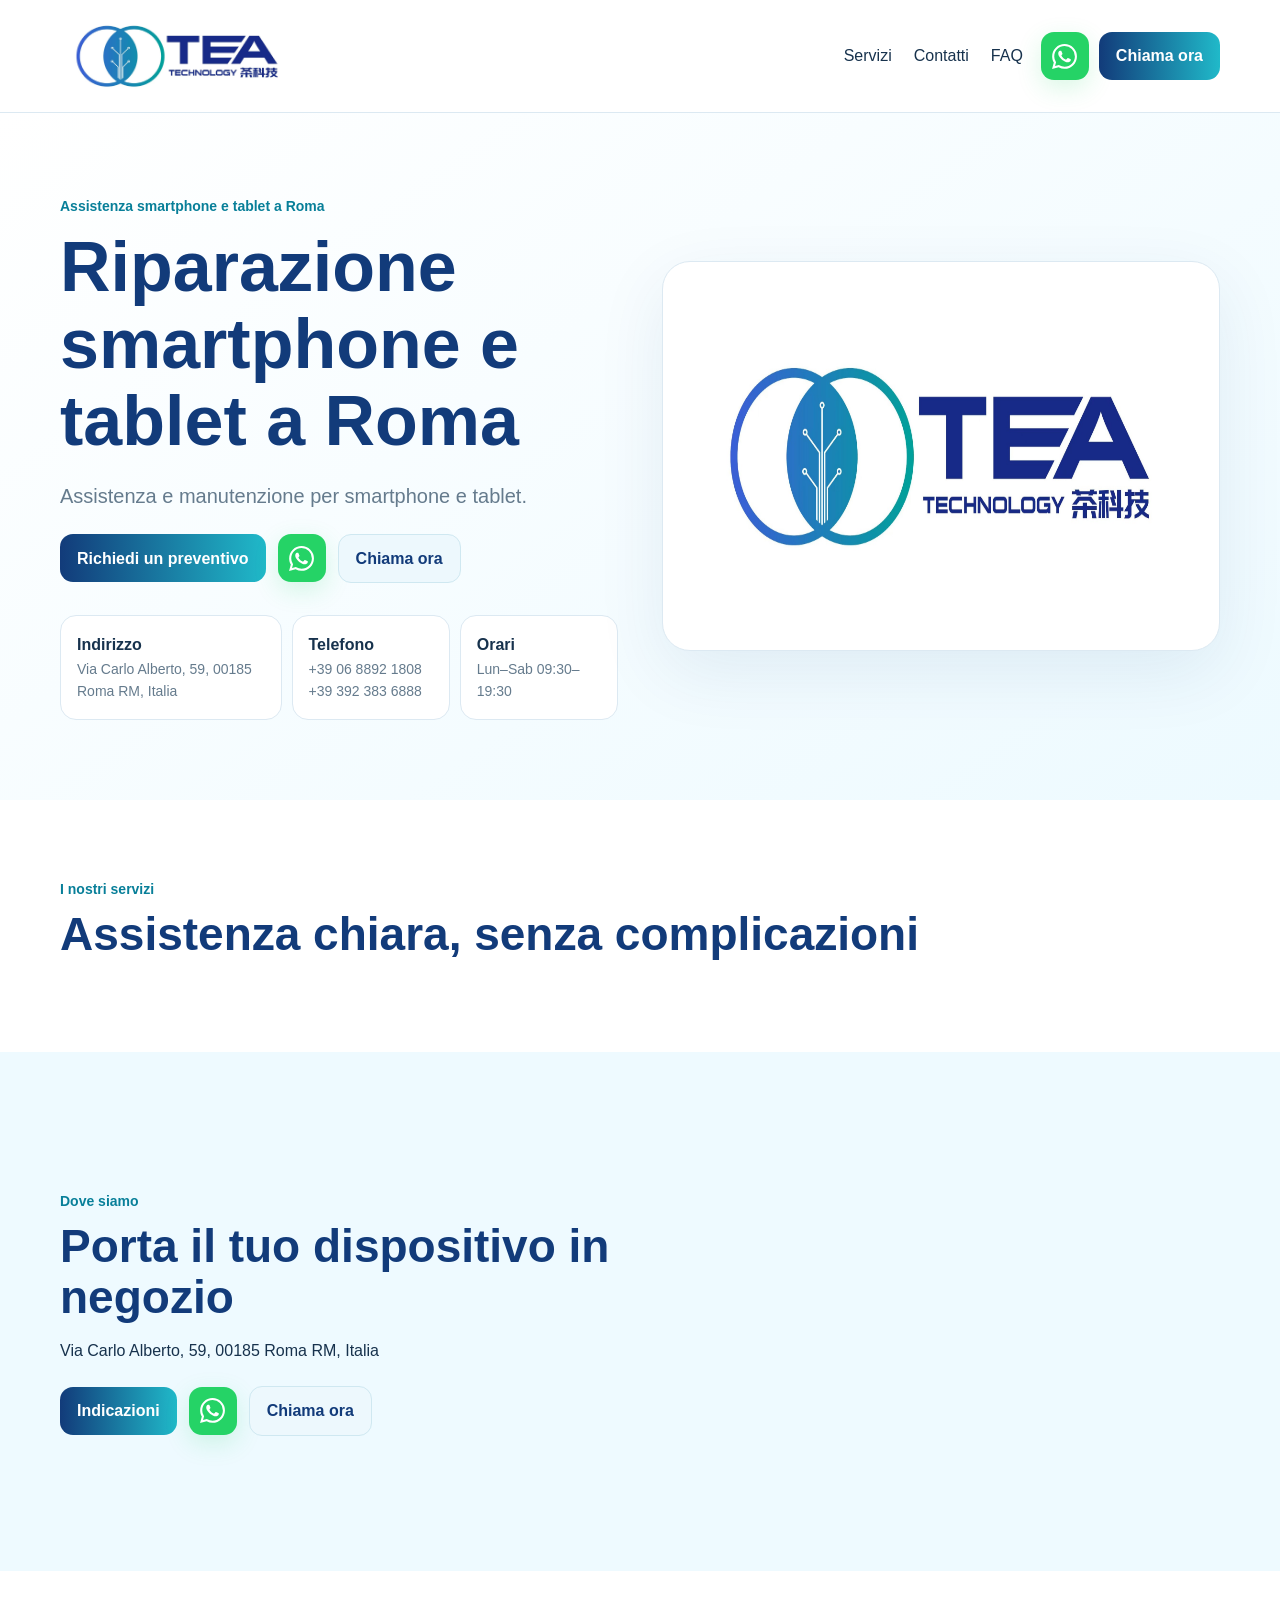
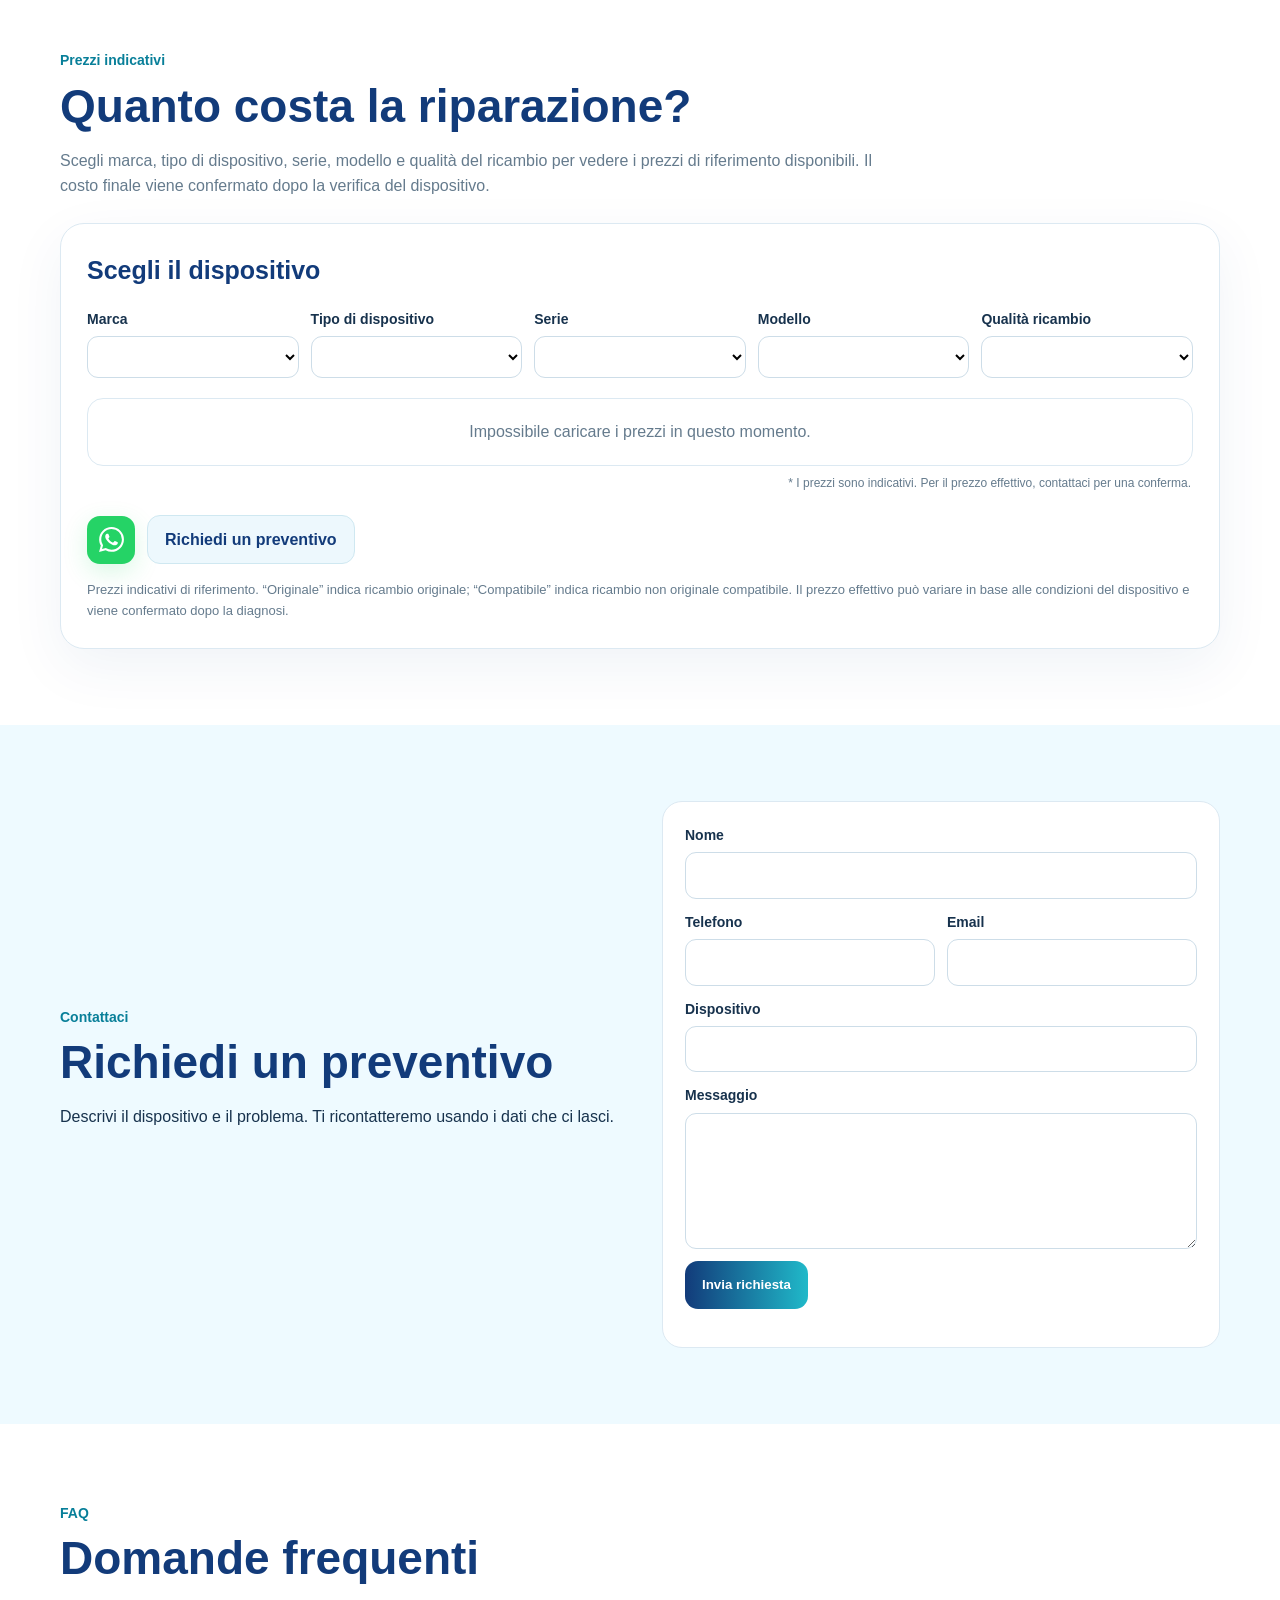
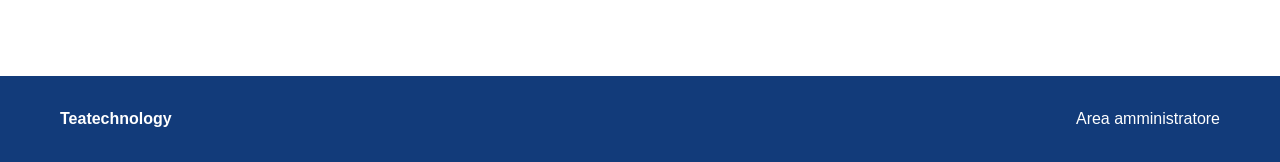
==== index.html @ 64af7f95 "Reduce header height without resizing logo" ====
<!doctype html>
<html lang="it">
<head>
<meta charset="utf-8">
<meta name="viewport" content="width=device-width,initial-scale=1">
<title>Teatechnology | Riparazione smartphone e tablet a Roma</title>
<meta name="description" content="Teatechnology a Roma: assistenza, riparazione e manutenzione per smartphone e tablet.">
<style>
:root{--b:#123b7a;--c:#20b9c9;--s:#eefaff;--t:#17324d;--m:#657b8d;--l:#dce9f2;--wa:#25D366}
*{box-sizing:border-box}[hidden]{display:none!important}html{scroll-behavior:smooth}body{margin:0;font-family:Arial,"Segoe UI",sans-serif;color:var(--t);line-height:1.6}a{text-decoration:none;color:inherit}.wrap{width:min(1160px,calc(100% - 32px));margin:auto}
header{position:sticky;top:0;background:#fffffff2;border-bottom:1px solid var(--l);z-index:5}.nav{height:112px;display:flex;align-items:center;justify-content:space-between;gap:18px}.brand{display:flex;align-items:center}.brand img{width:235px;height:108px;object-fit:contain;display:block}nav{display:flex;gap:22px;margin-left:auto}.header-actions{display:flex;align-items:center;gap:10px}
.btn{display:inline-flex;align-items:center;justify-content:center;border:0;border-radius:13px;padding:11px 17px;background:linear-gradient(90deg,var(--b),var(--c));color:#fff;font-weight:800;cursor:pointer;min-height:48px}.btn.alt{background:#edf8fd;color:var(--b);border:1px solid #cfe8f1}.wa-btn{width:48px;height:48px;border-radius:13px;display:grid;place-items:center;background:var(--wa);color:#fff;box-shadow:0 8px 24px #25d3662b;flex:0 0 auto}.wa-btn svg{width:25px;height:25px;display:block;fill:currentColor}
.hero{background:linear-gradient(145deg,#fff,#edfaff);padding:80px 0}.hero-grid,.two{display:grid;grid-template-columns:1fr 1fr;gap:44px;align-items:center}.eyebrow{color:#087f99;font-size:14px;font-weight:800}.hero h1,h2{color:var(--b);line-height:1.1}.hero h1{font-size:clamp(42px,6vw,70px);margin:10px 0 18px}.hero p{font-size:20px;color:var(--m)}.logo-card{background:#fff;border:1px solid var(--l);border-radius:28px;min-height:390px;display:grid;place-items:center;box-shadow:0 22px 70px #123b7a15}.logo-card img{max-width:88%;max-height:300px}.actions{display:flex;gap:12px;flex-wrap:wrap;align-items:center;margin-top:22px}
.quick{display:grid;grid-template-columns:1.4fr 1fr 1fr;gap:10px;margin-top:32px}.quick div,.card{background:#fff;border:1px solid var(--l);border-radius:16px;padding:16px}.quick strong,.quick span{display:block}.quick span{color:var(--m);font-size:14px}.section{padding:76px 0}.soft{background:var(--s)}.section h2{font-size:clamp(32px,4vw,46px);margin:8px 0 16px}.cards{display:grid;grid-template-columns:repeat(3,1fr);gap:16px}.card h3{color:var(--b)}.card p{color:var(--m)}
.hours div{display:flex;justify-content:space-between;border-bottom:1px solid var(--l);padding:8px 0}.map iframe{width:100%;height:360px;border:0;border-radius:20px}
.price-intro{max-width:820px;color:var(--m);margin-bottom:24px}.price-box{background:#fff;border:1px solid var(--l);border-radius:24px;padding:26px;box-shadow:0 18px 55px #123b7a10}.price-box h3{margin:0 0 18px;color:var(--b);font-size:25px}.price-controls{display:grid;grid-template-columns:repeat(5,minmax(0,1fr));gap:12px;margin-bottom:20px}.price-controls label{margin:0}.price-table{border:1px solid var(--l);border-radius:16px;overflow:hidden}.price-row{display:grid;grid-template-columns:1fr auto;gap:20px;padding:13px 16px;border-bottom:1px solid var(--l);align-items:center}.price-row:last-child{border-bottom:0}.price-row strong{color:var(--b);font-size:17px}.price-consult-note{font-size:12px;color:var(--m);text-align:right;margin:8px 2px 0}.price-note{font-size:13px;color:var(--m);margin:16px 0 0}.price-empty{padding:20px;color:var(--m);text-align:center}
.form{background:#fff;border:1px solid var(--l);border-radius:20px;padding:22px}label{display:grid;gap:6px;font-weight:700;font-size:14px;margin-bottom:12px}input,textarea,select{border:1px solid #cddde8;border-radius:11px;padding:11px 12px;font:inherit;background:#fff;min-width:0}.formgrid{display:grid;grid-template-columns:1fr 1fr;gap:12px}.faq details{background:#fff;border:1px solid var(--l);border-radius:14px;padding:14px 16px;margin-bottom:9px}.faq summary{font-weight:800;color:var(--b);cursor:pointer}footer{background:var(--b);color:#fff;padding:30px 0}.foot{display:flex;justify-content:space-between;gap:24px}
@media(max-width:1000px){.price-controls{grid-template-columns:repeat(3,1fr)}}
@media(max-width:850px){nav{display:none}.nav{height:94px;gap:10px}.brand img{width:172px;height:84px}.header-actions{gap:6px}.header-actions .btn{padding:9px 11px;font-size:14px}.wa-btn{width:42px;height:42px;border-radius:11px}.wa-btn svg{width:23px;height:23px}.hero-grid,.two{grid-template-columns:1fr}.cards{grid-template-columns:1fr}.quick{grid-template-columns:1fr}.formgrid,.price-controls{grid-template-columns:1fr}.price-box{padding:20px}}
@media(max-width:360px){.brand img{width:155px;height:80px}.header-actions .btn{padding:8px 9px;font-size:13px}.wa-btn{width:40px;height:40px}}
</style>
</head>
<body>
<header><div class="wrap nav"><a class="brand" href="#home" aria-label="Teatechnology"><img class="static-logo" src="assets/teatechnology-logo.jpg" alt="Teatechnology logo" width="270" height="135" decoding="sync" fetchpriority="high"><img id="logo" hidden style="display:none!important" alt=""></a><nav><a href="#servizi">Servizi</a><a href="#contatti">Contatti</a><a href="#faq">FAQ</a></nav><div class="header-actions"><a class="wa-btn" href="https://wa.me/393923836888" target="_blank" rel="noopener" aria-label="Chatta su WhatsApp"><svg viewBox="0 0 24 24" aria-hidden="true"><path d="M17.472 14.382c-.297-.149-1.758-.867-2.03-.967-.273-.099-.471-.148-.67.15-.197.297-.767.966-.94 1.164-.173.198-.347.223-.644.074-.297-.149-1.255-.462-2.39-1.475-.883-.788-1.48-1.761-1.653-2.059-.173-.297-.018-.458.13-.606.134-.133.298-.347.446-.52.149-.174.198-.298.298-.497.099-.198.05-.371-.025-.52-.075-.149-.669-1.612-.916-2.207-.242-.579-.487-.5-.669-.51-.173-.009-.371-.011-.57-.011-.198 0-.52.074-.792.372-.272.297-1.04 1.016-1.04 2.479s1.065 2.875 1.213 3.074c.149.198 2.095 3.2 5.076 4.487.709.306 1.262.489 1.694.626.712.226 1.36.194 1.872.118.571-.085 1.758-.719 2.006-1.413.248-.694.248-1.289.173-1.413-.074-.124-.272-.198-.57-.347m-5.421 7.403h-.004a9.87 9.87 0 0 1-5.031-1.378l-.361-.214-3.741.981.998-3.648-.235-.374a9.86 9.86 0 0 1-1.51-5.26c.002-5.45 4.436-9.884 9.89-9.884a9.821 9.821 0 0 1 7.021 2.91 9.825 9.825 0 0 1 2.9 7.019c-.003 5.45-4.437 9.884-9.927 9.884m8.413-18.297A11.815 11.815 0 0 0 12.055 0C5.495 0 .16 5.335.157 11.892c0 2.096.547 4.142 1.588 5.945L.057 24l6.305-1.654a11.882 11.882 0 0 0 5.692 1.448h.005c6.558 0 11.894-5.335 11.896-11.893a11.821 11.821 0 0 0-3.49-8.413Z"/></svg></a><a class="btn" href="tel:+390688921808">Chiama ora</a></div></div></header>
<main>
<section id="home" class="hero"><div class="wrap hero-grid"><div><span class="eyebrow">Assistenza smartphone e tablet a Roma</span><h1 id="heroTitle">Riparazione smartphone e tablet a Roma</h1><p id="heroSubtitle">Assistenza e manutenzione per smartphone e tablet.</p><div class="actions"><a id="primary" class="btn" href="#preventivo">Richiedi un preventivo</a><a class="wa-btn" href="https://wa.me/393923836888" target="_blank" rel="noopener" aria-label="Chatta su WhatsApp"><svg viewBox="0 0 24 24" aria-hidden="true"><path d="M17.472 14.382c-.297-.149-1.758-.867-2.03-.967-.273-.099-.471-.148-.67.15-.197.297-.767.966-.94 1.164-.173.198-.347.223-.644.074-.297-.149-1.255-.462-2.39-1.475-.883-.788-1.48-1.761-1.653-2.059-.173-.297-.018-.458.13-.606.134-.133.298-.347.446-.52.149-.174.198-.298.298-.497.099-.198.05-.371-.025-.52-.075-.149-.669-1.612-.916-2.207-.242-.579-.487-.5-.669-.51-.173-.009-.371-.011-.57-.011-.198 0-.52.074-.792.372-.272.297-1.04 1.016-1.04 2.479s1.065 2.875 1.213 3.074c.149.198 2.095 3.2 5.076 4.487.709.306 1.262.489 1.694.626.712.226 1.36.194 1.872.118.571-.085 1.758-.719 2.006-1.413.248-.694.248-1.289.173-1.413-.074-.124-.272-.198-.57-.347m-5.421 7.403h-.004a9.87 9.87 0 0 1-5.031-1.378l-.361-.214-3.741.981.998-3.648-.235-.374a9.86 9.86 0 0 1-1.51-5.26c.002-5.45 4.436-9.884 9.89-9.884a9.821 9.821 0 0 1 7.021 2.91 9.825 9.825 0 0 1 2.9 7.019c-.003 5.45-4.437 9.884-9.927 9.884m8.413-18.297A11.815 11.815 0 0 0 12.055 0C5.495 0 .16 5.335.157 11.892c0 2.096.547 4.142 1.588 5.945L.057 24l6.305-1.654a11.882 11.882 0 0 0 5.692 1.448h.005c6.558 0 11.894-5.335 11.896-11.893a11.821 11.821 0 0 0-3.49-8.413Z"/></svg></a><a id="call" class="btn alt" href="tel:+390688921808">Chiama ora</a></div><div class="quick"><div><strong>Indirizzo</strong><span id="address">Via Carlo Alberto, 59, 00185 Roma RM, Italia</span></div><div><strong>Telefono</strong><span id="phone">+39 06 8892 1808</span><span><a href="tel:+393923836888">+39 392 383 6888</a></span></div><div><strong>Orari</strong><span>Lun–Sab 09:30–19:30</span></div></div></div><div class="logo-card"><img class="static-hero-logo" src="assets/teatechnology-logo.jpg" alt="Teatechnology" width="700" height="228" decoding="sync" fetchpriority="high"><img id="heroLogo" hidden style="display:none!important" alt=""></div></div></section>
<section id="servizi" class="section"><div class="wrap"><span class="eyebrow">I nostri servizi</span><h2>Assistenza chiara, senza complicazioni</h2><div id="services" class="cards"></div></div></section>
<section id="contatti" class="section soft"><div class="wrap two"><div><span class="eyebrow">Dove siamo</span><h2>Porta il tuo dispositivo in negozio</h2><p id="contactAddress">Via Carlo Alberto, 59, 00185 Roma RM, Italia</p><div id="hours" class="hours"></div><div class="actions"><a class="btn" target="_blank" rel="noopener" href="https://www.google.com/maps/search/?api=1&query=Via+Carlo+Alberto+59+Roma">Indicazioni</a><a class="wa-btn" href="https://wa.me/393923836888" target="_blank" rel="noopener" aria-label="Chatta su WhatsApp"><svg viewBox="0 0 24 24" aria-hidden="true"><path d="M17.472 14.382c-.297-.149-1.758-.867-2.03-.967-.273-.099-.471-.148-.67.15-.197.297-.767.966-.94 1.164-.173.198-.347.223-.644.074-.297-.149-1.255-.462-2.39-1.475-.883-.788-1.48-1.761-1.653-2.059-.173-.297-.018-.458.13-.606.134-.133.298-.347.446-.52.149-.174.198-.298.298-.497.099-.198.05-.371-.025-.52-.075-.149-.669-1.612-.916-2.207-.242-.579-.487-.5-.669-.51-.173-.009-.371-.011-.57-.011-.198 0-.52.074-.792.372-.272.297-1.04 1.016-1.04 2.479s1.065 2.875 1.213 3.074c.149.198 2.095 3.2 5.076 4.487.709.306 1.262.489 1.694.626.712.226 1.36.194 1.872.118.571-.085 1.758-.719 2.006-1.413.248-.694.248-1.289.173-1.413-.074-.124-.272-.198-.57-.347m-5.421 7.403h-.004a9.87 9.87 0 0 1-5.031-1.378l-.361-.214-3.741.981.998-3.648-.235-.374a9.86 9.86 0 0 1-1.51-5.26c.002-5.45 4.436-9.884 9.89-9.884a9.821 9.821 0 0 1 7.021 2.91 9.825 9.825 0 0 1 2.9 7.019c-.003 5.45-4.437 9.884-9.927 9.884m8.413-18.297A11.815 11.815 0 0 0 12.055 0C5.495 0 .16 5.335.157 11.892c0 2.096.547 4.142 1.588 5.945L.057 24l6.305-1.654a11.882 11.882 0 0 0 5.692 1.448h.005c6.558 0 11.894-5.335 11.896-11.893a11.821 11.821 0 0 0-3.49-8.413Z"/></svg></a><a class="btn alt" href="tel:+390688921808">Chiama ora</a></div></div><div class="map"><iframe loading="lazy" src="https://www.google.com/maps?q=Via%20Carlo%20Alberto%2059%20Roma&output=embed" title="Mappa Teatechnology"></iframe></div></div></section>
<section id="prezzi" class="section"><div class="wrap"><span class="eyebrow">Prezzi indicativi</span><h2>Quanto costa la riparazione?</h2><p class="price-intro">Scegli marca, tipo di dispositivo, serie, modello e qualità del ricambio per vedere i prezzi di riferimento disponibili. Il costo finale viene confermato dopo la verifica del dispositivo.</p><div class="price-box"><h3>Scegli il dispositivo</h3><div class="price-controls"><label>Marca<select id="priceBrand"></select></label><label>Tipo di dispositivo<select id="priceDevice"></select></label><label>Serie<select id="priceSeries"></select></label><label>Modello<select id="priceModel"></select></label><label>Qualità ricambio<select id="priceQuality"></select></label></div><div id="priceTable" class="price-table"><div class="price-empty">Caricamento prezzi…</div></div><p class="price-consult-note">* I prezzi sono indicativi. Per il prezzo effettivo, contattaci per una conferma.</p><div class="actions"><a class="wa-btn" href="https://wa.me/393923836888" target="_blank" rel="noopener" aria-label="Chiedi conferma su WhatsApp"><svg viewBox="0 0 24 24" aria-hidden="true"><path d="M17.472 14.382c-.297-.149-1.758-.867-2.03-.967-.273-.099-.471-.148-.67.15-.197.297-.767.966-.94 1.164-.173.198-.347.223-.644.074-.297-.149-1.255-.462-2.39-1.475-.883-.788-1.48-1.761-1.653-2.059-.173-.297-.018-.458.13-.606.134-.133.298-.347.446-.52.149-.174.198-.298.298-.497.099-.198.05-.371-.025-.52-.075-.149-.669-1.612-.916-2.207-.242-.579-.487-.5-.669-.51-.173-.009-.371-.011-.57-.011-.198 0-.52.074-.792.372-.272.297-1.04 1.016-1.04 2.479s1.065 2.875 1.213 3.074c.149.198 2.095 3.2 5.076 4.487.709.306 1.262.489 1.694.626.712.226 1.36.194 1.872.118.571-.085 1.758-.719 2.006-1.413.248-.694.248-1.289.173-1.413-.074-.124-.272-.198-.57-.347m-5.421 7.403h-.004a9.87 9.87 0 0 1-5.031-1.378l-.361-.214-3.741.981.998-3.648-.235-.374a9.86 9.86 0 0 1-1.51-5.26c.002-5.45 4.436-9.884 9.89-9.884a9.821 9.821 0 0 1 7.021 2.91 9.825 9.825 0 0 1 2.9 7.019c-.003 5.45-4.437 9.884-9.927 9.884m8.413-18.297A11.815 11.815 0 0 0 12.055 0C5.495 0 .16 5.335.157 11.892c0 2.096.547 4.142 1.588 5.945L.057 24l6.305-1.654a11.882 11.882 0 0 0 5.692 1.448h.005c6.558 0 11.894-5.335 11.896-11.893a11.821 11.821 0 0 0-3.49-8.413Z"/></svg></a><a class="btn alt" href="#preventivo">Richiedi un preventivo</a></div><p class="price-note">Prezzi indicativi di riferimento. “Originale” indica ricambio originale; “Compatibile” indica ricambio non originale compatibile. Il prezzo effettivo può variare in base alle condizioni del dispositivo e viene confermato dopo la diagnosi.</p></div></div></section>
<section id="preventivo" class="section soft"><div class="wrap two"><div><span class="eyebrow">Contattaci</span><h2>Richiedi un preventivo</h2><p>Descrivi il dispositivo e il problema. Ti ricontatteremo usando i dati che ci lasci.</p></div><form id="quote" class="form"><label>Nome<input name="name"></label><div class="formgrid"><label>Telefono<input name="phone"></label><label>Email<input type="email" name="email"></label></div><label>Dispositivo<input name="device"></label><label>Messaggio<textarea rows="5" name="message" required></textarea></label><button class="btn" type="submit">Invia richiesta</button><p id="formMsg"></p></form></div></section>
<section id="faq" class="section"><div class="wrap"><span class="eyebrow">FAQ</span><h2>Domande frequenti</h2><div id="faqs" class="faq"></div></div></section>
</main>
<footer><div class="wrap foot"><strong>Teatechnology</strong><a href="admin/">Area amministratore</a></div></footer>
<script>
const SB='https://pgnbacjlgnzmcsgfdxrn.supabase.co',KEY='sb_publishable_zMSq9XcCU_mChMK6hDuQLQ_vIP_jbaT',H={apikey:KEY};let repairPrices=[];const E=s=>String(s??'').replace(/[&<>"']/g,c=>({'&':'&amp;','<':'&lt;','>':'&gt;','"':'&quot;',"'":'&#39;'}[c]));async function g(p){let r=await fetch(SB+'/rest/v1/'+p,{headers:H});if(!r.ok)throw Error(await r.text());return r.json()}async function gp(p){let all=[],offset=0,size=1000;for(;;){let batch=await g(p+(p.includes('?')?'&':'?')+'limit='+size+'&offset='+offset);all.push(...batch);if(batch.length<size)return all;offset+=size}}const qualityLabel=q=>q==='originale'?'Originale':q==='compatibile'?'Compatibile':q;
function renderPriceTable(){const rows=repairPrices.filter(x=>x.brand===priceBrand.value&&x.device_type===priceDevice.value&&x.series===priceSeries.value&&x.model===priceModel.value&&x.part_quality===priceQuality.value).sort((a,b)=>(a.sort_order||0)-(b.sort_order||0));priceTable.innerHTML=rows.length?rows.map(x=>'<div class="price-row"><span>'+E(x.service_name_it)+'</span>'+(x.price_eur==null?'<strong><a href="#preventivo">Contattaci per un preventivo</a></strong>':'<strong>€'+Number(x.price_eur).toFixed(0)+'</strong>')+'</div>').join(''):'<div class="price-empty">Nessun prezzo disponibile per questa configurazione.</div>'}
function renderPriceQualities(){const q=[...new Set(repairPrices.filter(x=>x.brand===priceBrand.value&&x.device_type===priceDevice.value&&x.series===priceSeries.value&&x.model===priceModel.value).map(x=>x.part_quality))],order={originale:0,compatibile:1};q.sort((a,b)=>(order[a]??99)-(order[b]??99));priceQuality.innerHTML=q.map(x=>'<option value="'+E(x)+'">'+E(qualityLabel(x))+'</option>').join('');renderPriceTable()}
function renderPriceModels(){const models=[...new Set(repairPrices.filter(x=>x.brand===priceBrand.value&&x.device_type===priceDevice.value&&x.series===priceSeries.value).map(x=>x.model))];priceModel.innerHTML=models.map(x=>'<option>'+E(x)+'</option>').join('');renderPriceQualities()}
function renderPriceSeries(){const series=[...new Set(repairPrices.filter(x=>x.brand===priceBrand.value&&x.device_type===priceDevice.value).map(x=>x.series))];priceSeries.innerHTML=series.map(x=>'<option>'+E(x)+'</option>').join('');renderPriceModels()}
function renderPriceDevices(){const devices=[...new Set(repairPrices.filter(x=>x.brand===priceBrand.value).map(x=>x.device_type))];priceDevice.innerHTML=devices.map(x=>'<option>'+E(x)+'</option>').join('');renderPriceSeries()}
function renderPriceWidget(){const brands=[...new Set(repairPrices.map(x=>x.brand))];if(!brands.length){priceBrand.innerHTML='<option>Nessun dato</option>';priceDevice.innerHTML='<option>Nessun dato</option>';priceSeries.innerHTML='<option>Nessun dato</option>';priceModel.innerHTML='<option>Nessun dato</option>';priceQuality.innerHTML='<option>Nessun dato</option>';priceTable.innerHTML='<div class="price-empty">I prezzi saranno disponibili a breve.</div>';return}priceBrand.innerHTML=brands.map(x=>'<option>'+E(x)+'</option>').join('');renderPriceDevices()}
priceBrand.onchange=renderPriceDevices;priceDevice.onchange=renderPriceSeries;priceSeries.onchange=renderPriceModels;priceModel.onchange=renderPriceQualities;priceQuality.onchange=renderPriceTable;
async function load(){try{let[s,sv,h,f,p]=await Promise.all([g('site_settings?singleton_key=eq.main&select=*'),g('services?active=eq.true&select=*&order=sort_order.asc'),g('business_hours?published=eq.true&select=*&order=sort_order.asc'),g('faqs?active=eq.true&select=*&order=sort_order.asc'),gp('repair_prices?active=eq.true&select=*&order=brand.asc,device_type.asc,series.asc,model.asc,part_quality.asc,sort_order.asc,id.asc')]);s=s[0]||{};repairPrices=p||[];heroTitle.textContent=s.hero_title_it||'';heroSubtitle.textContent=s.hero_subtitle_it||'';primary.textContent=s.primary_cta_it||'Richiedi un preventivo';address.textContent=s.address||'';contactAddress.textContent=s.address||'';phone.textContent=s.phone||'';services.innerHTML=sv.map(x=>'<article class="card"><h3>'+E(x.title_it)+'</h3><p>'+E(x.description_it||'')+'</p></article>').join('');hours.innerHTML=h.map(x=>'<div><span>'+E(x.day_name_it)+'</span><strong>'+String(x.open_time||'').slice(0,5)+' – '+String(x.close_time||'').slice(0,5)+'</strong></div>').join('');faqs.innerHTML=f.map(x=>'<details><summary>'+E(x.question_it)+'</summary><p>'+E(x.answer_it)+'</p></details>').join('');renderPriceWidget()}catch(e){console.error(e);priceTable.innerHTML='<div class="price-empty">Impossibile caricare i prezzi in questo momento.</div>'}}
quote.onsubmit=async e=>{e.preventDefault();let body=Object.fromEntries(new FormData(quote).entries());formMsg.textContent='Invio in corso…';try{let r=await fetch(SB+'/rest/v1/inquiries',{method:'POST',headers:{apikey:KEY,'Content-Type':'application/json','Prefer':'return=minimal'},body:JSON.stringify(body)});if(!r.ok)throw Error();quote.reset();formMsg.textContent='Richiesta inviata. Grazie!'}catch(e){formMsg.textContent='Invio non riuscito. Puoi chiamarci direttamente.'}};load();
</script>
</body>
</html>
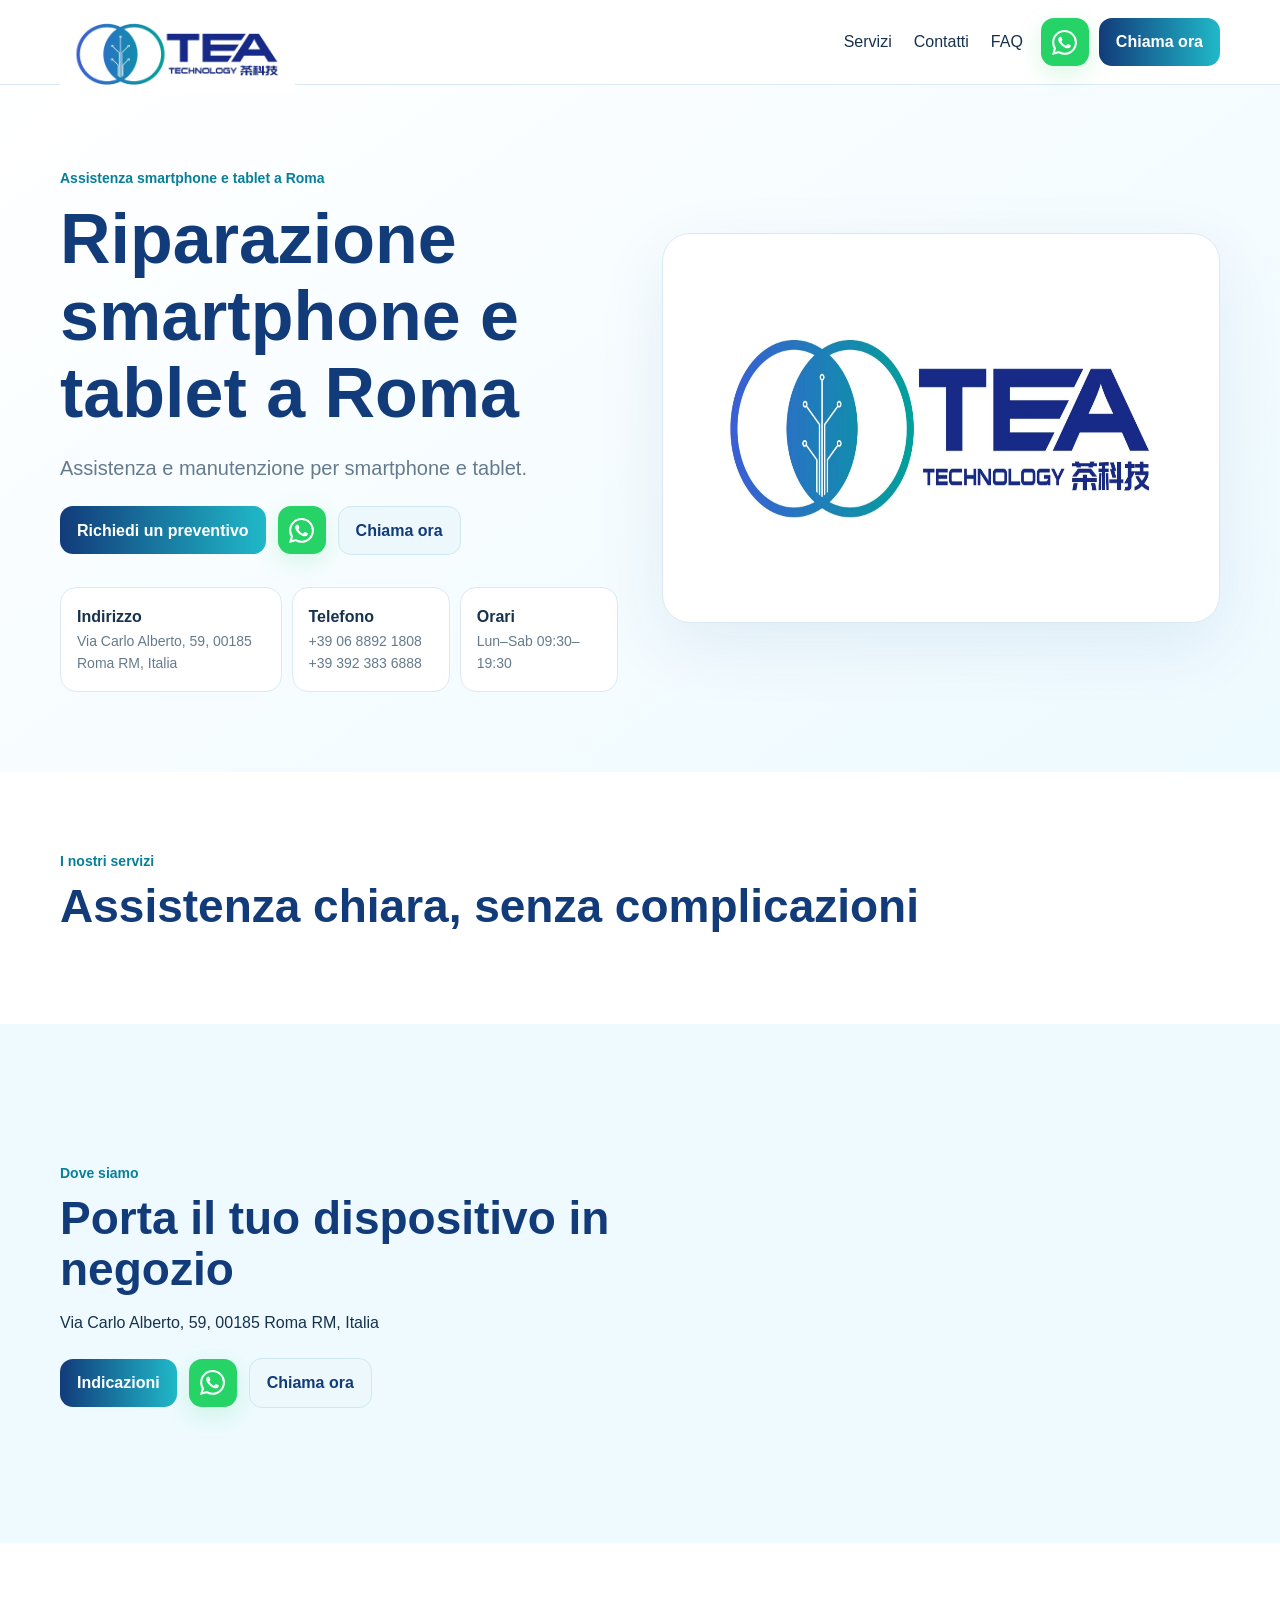
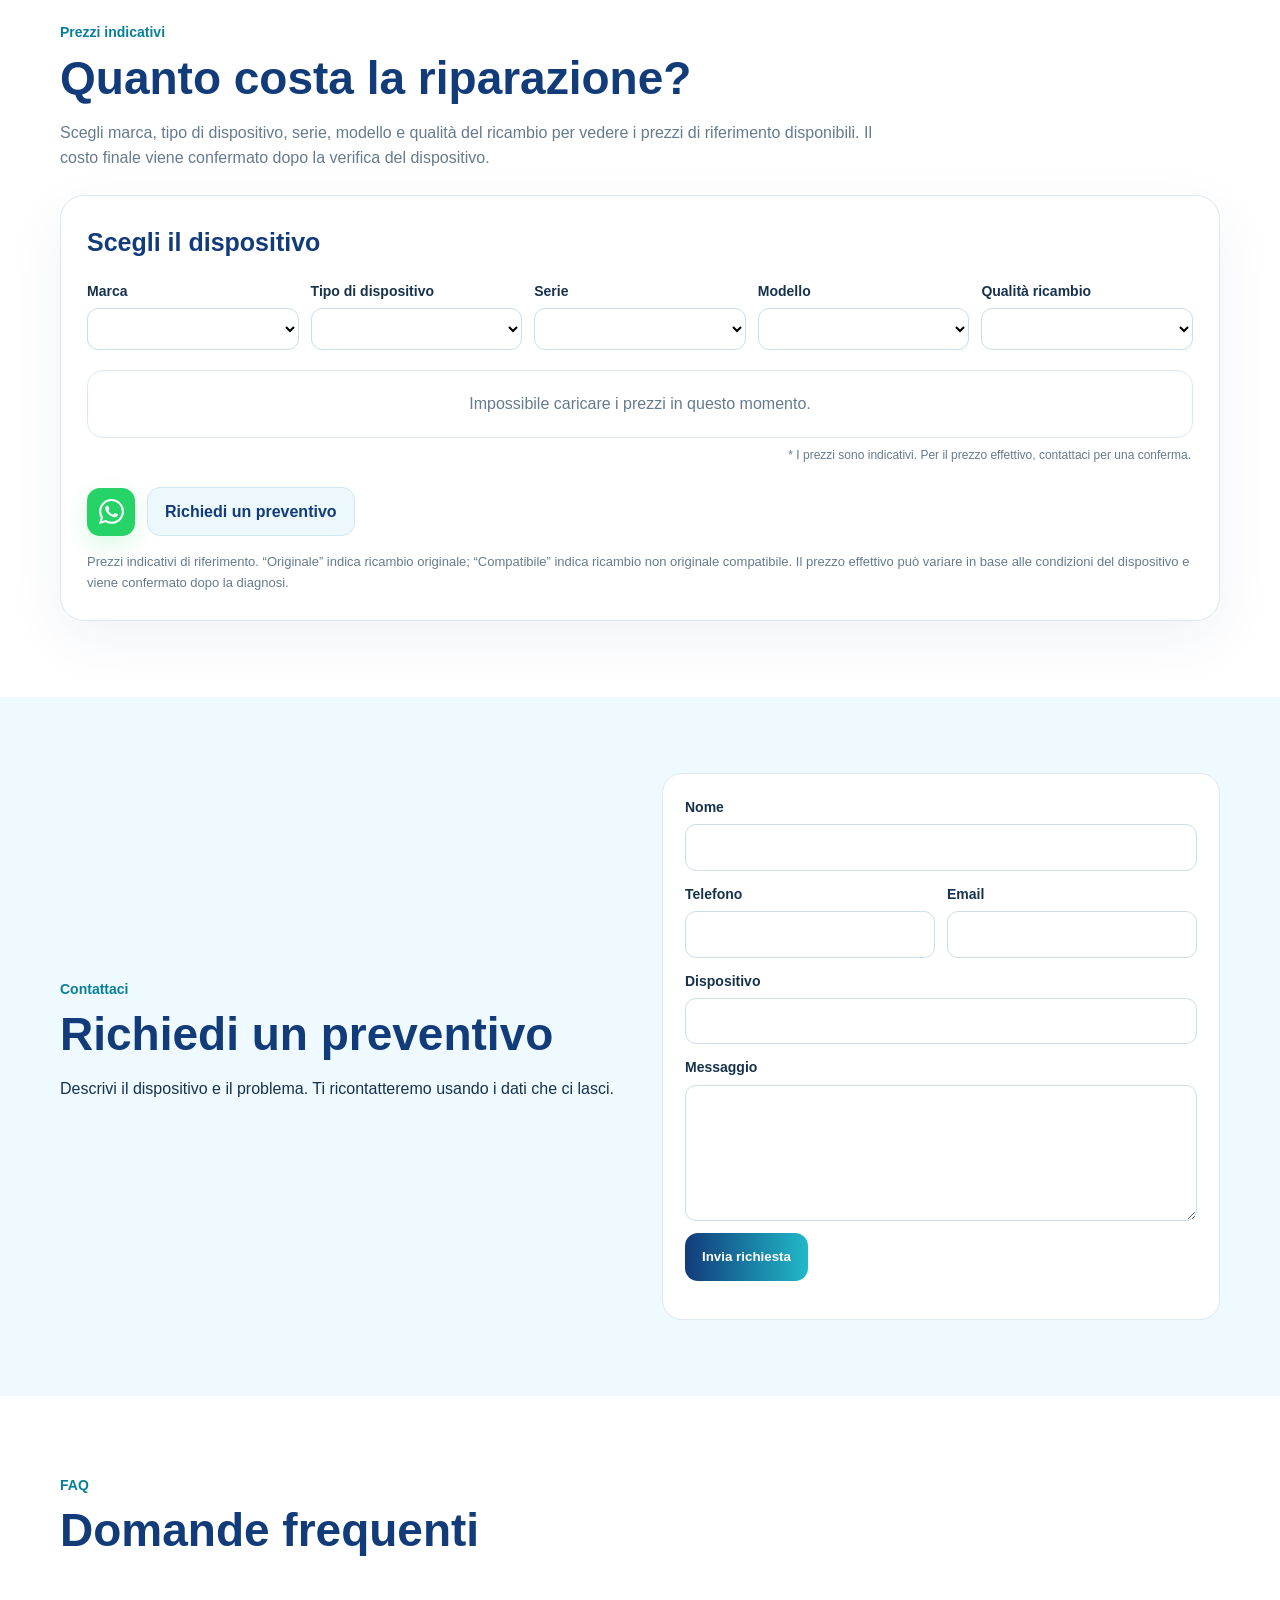
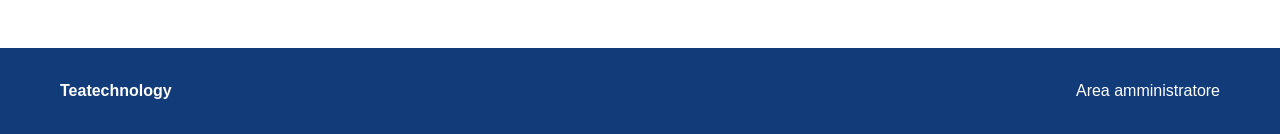
==== commit 19e9570a: "Pull header up without resizing logo" ====
--- a/index.html
+++ b/index.html
@@ -8,7 +8,7 @@
 <style>
 :root{--b:#123b7a;--c:#20b9c9;--s:#eefaff;--t:#17324d;--m:#657b8d;--l:#dce9f2;--wa:#25D366}
 *{box-sizing:border-box}[hidden]{display:none!important}html{scroll-behavior:smooth}body{margin:0;font-family:Arial,"Segoe UI",sans-serif;color:var(--t);line-height:1.6}a{text-decoration:none;color:inherit}.wrap{width:min(1160px,calc(100% - 32px));margin:auto}
-header{position:sticky;top:0;background:#fffffff2;border-bottom:1px solid var(--l);z-index:5}.nav{height:112px;display:flex;align-items:center;justify-content:space-between;gap:18px}.brand{display:flex;align-items:center}.brand img{width:235px;height:108px;object-fit:contain;display:block}nav{display:flex;gap:22px;margin-left:auto}.header-actions{display:flex;align-items:center;gap:10px}
+header{position:sticky;top:0;background:#fffffff2;border-bottom:1px solid var(--l);z-index:5}.nav{height:84px;display:flex;align-items:center;justify-content:space-between;gap:18px}.brand{display:flex;align-items:center;align-self:flex-start;position:relative;z-index:6}.brand img{width:235px;height:108px;object-fit:contain;display:block}nav{display:flex;gap:22px;margin-left:auto}.header-actions{display:flex;align-items:center;gap:10px}
 .btn{display:inline-flex;align-items:center;justify-content:center;border:0;border-radius:13px;padding:11px 17px;background:linear-gradient(90deg,var(--b),var(--c));color:#fff;font-weight:800;cursor:pointer;min-height:48px}.btn.alt{background:#edf8fd;color:var(--b);border:1px solid #cfe8f1}.wa-btn{width:48px;height:48px;border-radius:13px;display:grid;place-items:center;background:var(--wa);color:#fff;box-shadow:0 8px 24px #25d3662b;flex:0 0 auto}.wa-btn svg{width:25px;height:25px;display:block;fill:currentColor}
 .hero{background:linear-gradient(145deg,#fff,#edfaff);padding:80px 0}.hero-grid,.two{display:grid;grid-template-columns:1fr 1fr;gap:44px;align-items:center}.eyebrow{color:#087f99;font-size:14px;font-weight:800}.hero h1,h2{color:var(--b);line-height:1.1}.hero h1{font-size:clamp(42px,6vw,70px);margin:10px 0 18px}.hero p{font-size:20px;color:var(--m)}.logo-card{background:#fff;border:1px solid var(--l);border-radius:28px;min-height:390px;display:grid;place-items:center;box-shadow:0 22px 70px #123b7a15}.logo-card img{max-width:88%;max-height:300px}.actions{display:flex;gap:12px;flex-wrap:wrap;align-items:center;margin-top:22px}
 .quick{display:grid;grid-template-columns:1.4fr 1fr 1fr;gap:10px;margin-top:32px}.quick div,.card{background:#fff;border:1px solid var(--l);border-radius:16px;padding:16px}.quick strong,.quick span{display:block}.quick span{color:var(--m);font-size:14px}.section{padding:76px 0}.soft{background:var(--s)}.section h2{font-size:clamp(32px,4vw,46px);margin:8px 0 16px}.cards{display:grid;grid-template-columns:repeat(3,1fr);gap:16px}.card h3{color:var(--b)}.card p{color:var(--m)}
@@ -16,7 +16,7 @@
 .price-intro{max-width:820px;color:var(--m);margin-bottom:24px}.price-box{background:#fff;border:1px solid var(--l);border-radius:24px;padding:26px;box-shadow:0 18px 55px #123b7a10}.price-box h3{margin:0 0 18px;color:var(--b);font-size:25px}.price-controls{display:grid;grid-template-columns:repeat(5,minmax(0,1fr));gap:12px;margin-bottom:20px}.price-controls label{margin:0}.price-table{border:1px solid var(--l);border-radius:16px;overflow:hidden}.price-row{display:grid;grid-template-columns:1fr auto;gap:20px;padding:13px 16px;border-bottom:1px solid var(--l);align-items:center}.price-row:last-child{border-bottom:0}.price-row strong{color:var(--b);font-size:17px}.price-consult-note{font-size:12px;color:var(--m);text-align:right;margin:8px 2px 0}.price-note{font-size:13px;color:var(--m);margin:16px 0 0}.price-empty{padding:20px;color:var(--m);text-align:center}
 .form{background:#fff;border:1px solid var(--l);border-radius:20px;padding:22px}label{display:grid;gap:6px;font-weight:700;font-size:14px;margin-bottom:12px}input,textarea,select{border:1px solid #cddde8;border-radius:11px;padding:11px 12px;font:inherit;background:#fff;min-width:0}.formgrid{display:grid;grid-template-columns:1fr 1fr;gap:12px}.faq details{background:#fff;border:1px solid var(--l);border-radius:14px;padding:14px 16px;margin-bottom:9px}.faq summary{font-weight:800;color:var(--b);cursor:pointer}footer{background:var(--b);color:#fff;padding:30px 0}.foot{display:flex;justify-content:space-between;gap:24px}
 @media(max-width:1000px){.price-controls{grid-template-columns:repeat(3,1fr)}}
-@media(max-width:850px){nav{display:none}.nav{height:94px;gap:10px}.brand img{width:172px;height:84px}.header-actions{gap:6px}.header-actions .btn{padding:9px 11px;font-size:14px}.wa-btn{width:42px;height:42px;border-radius:11px}.wa-btn svg{width:23px;height:23px}.hero-grid,.two{grid-template-columns:1fr}.cards{grid-template-columns:1fr}.quick{grid-template-columns:1fr}.formgrid,.price-controls{grid-template-columns:1fr}.price-box{padding:20px}}
+@media(max-width:850px){nav{display:none}.nav{height:76px;gap:10px}.brand img{width:172px;height:84px}.header-actions{gap:6px}.header-actions .btn{padding:9px 11px;font-size:14px}.wa-btn{width:42px;height:42px;border-radius:11px}.wa-btn svg{width:23px;height:23px}.hero-grid,.two{grid-template-columns:1fr}.cards{grid-template-columns:1fr}.quick{grid-template-columns:1fr}.formgrid,.price-controls{grid-template-columns:1fr}.price-box{padding:20px}}
 @media(max-width:360px){.brand img{width:155px;height:80px}.header-actions .btn{padding:8px 9px;font-size:13px}.wa-btn{width:40px;height:40px}}
 </style>
 </head>
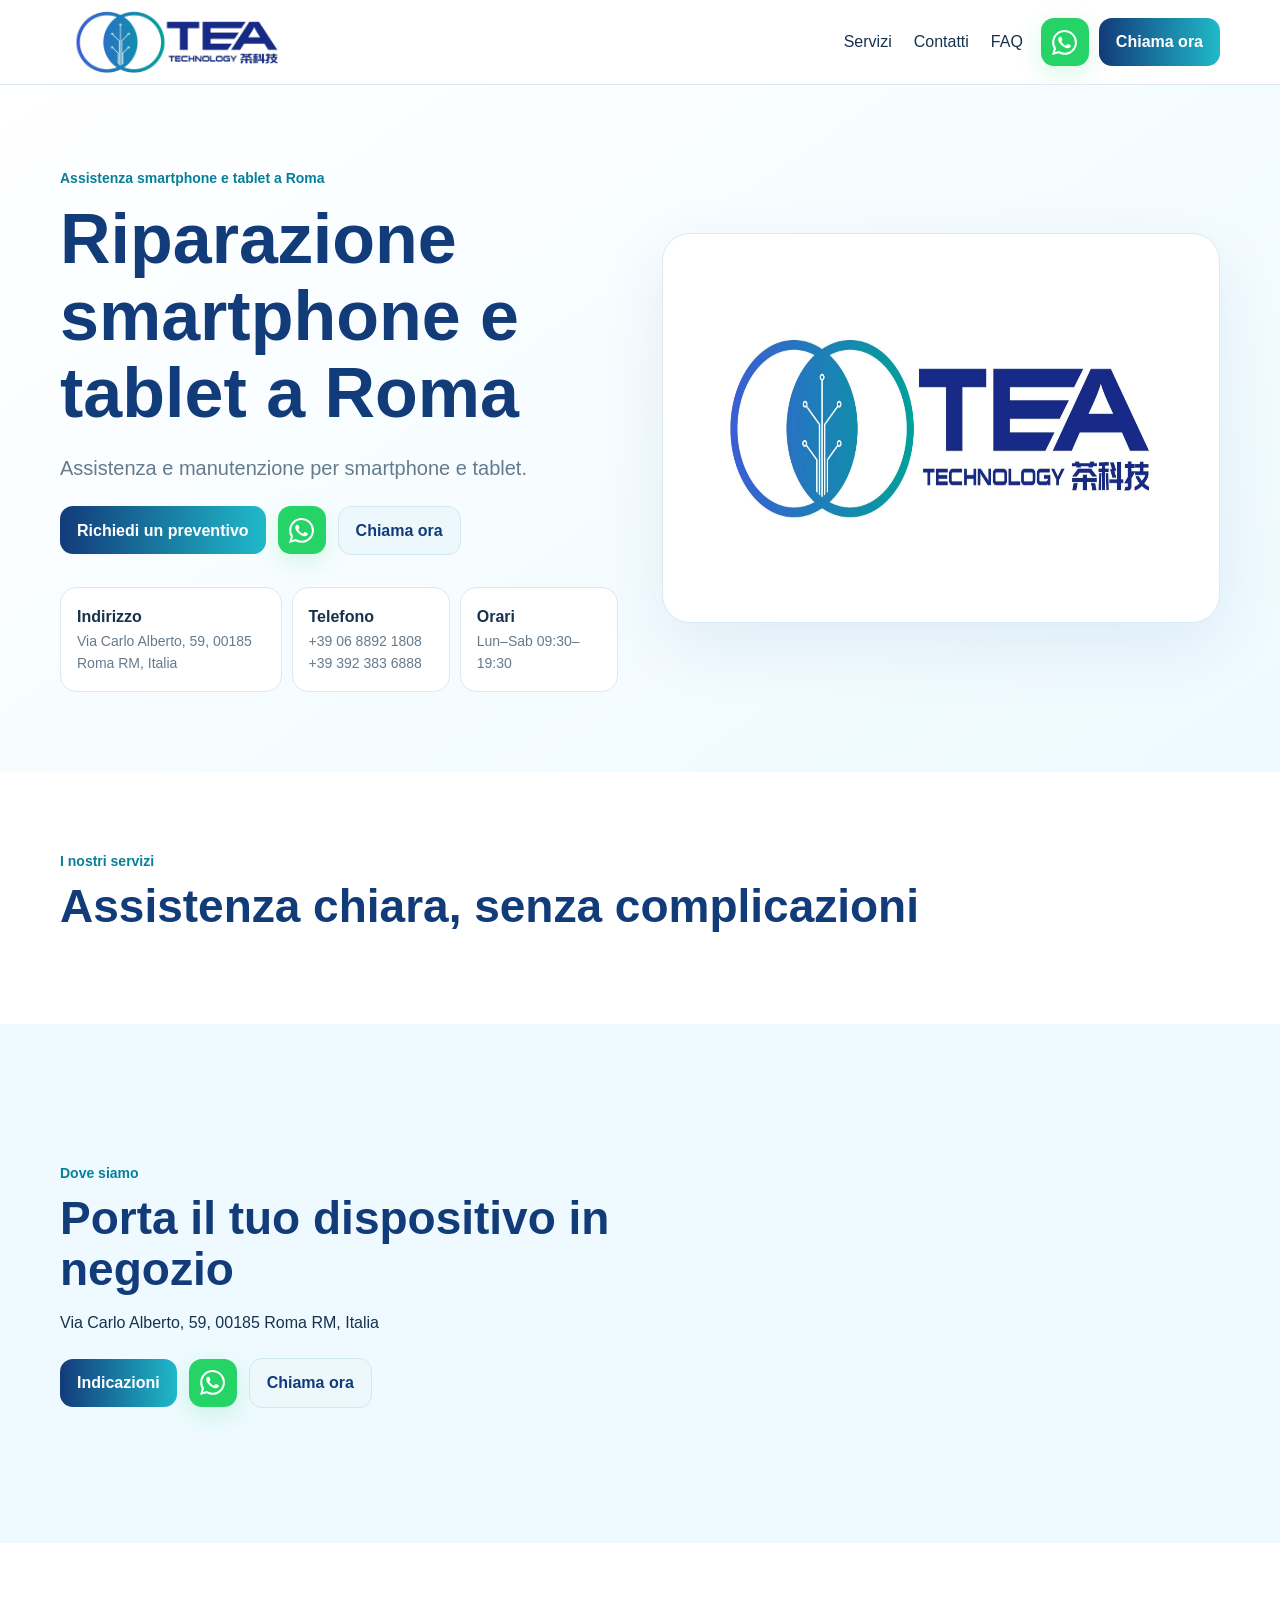
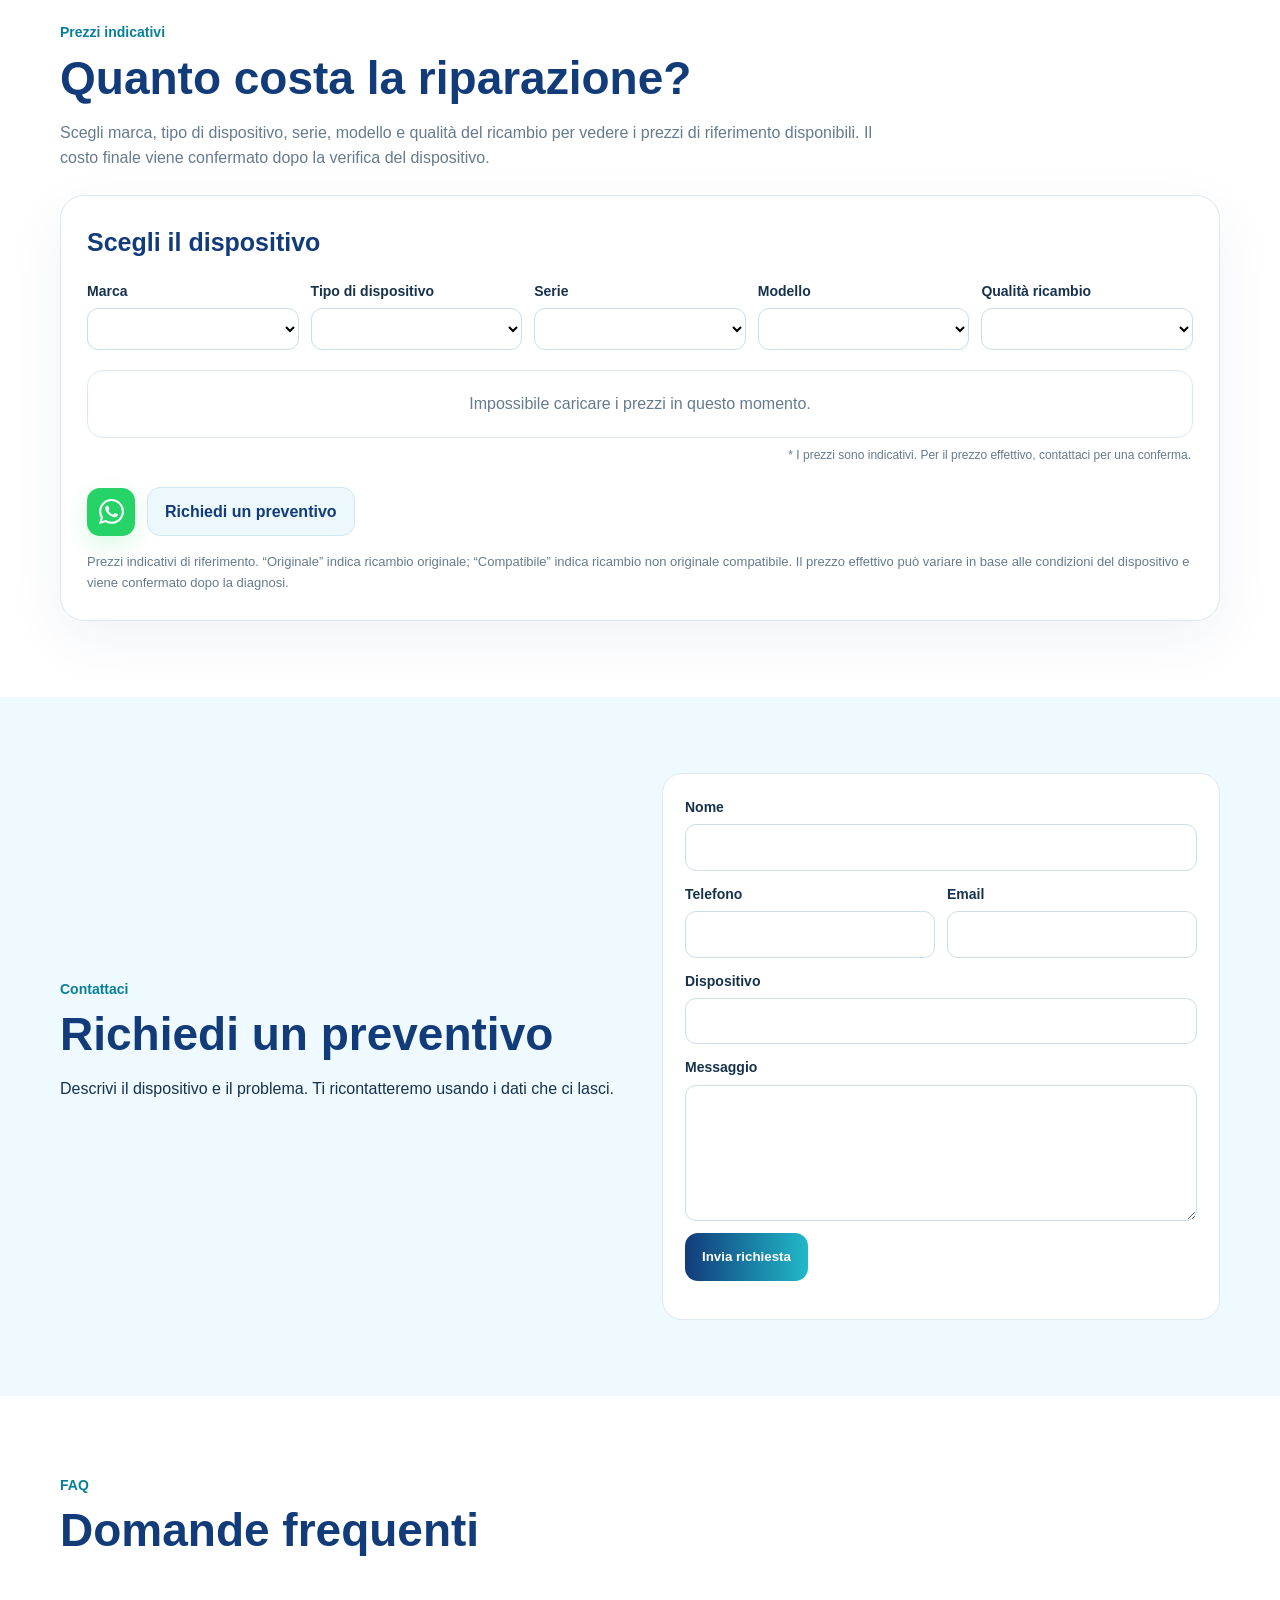
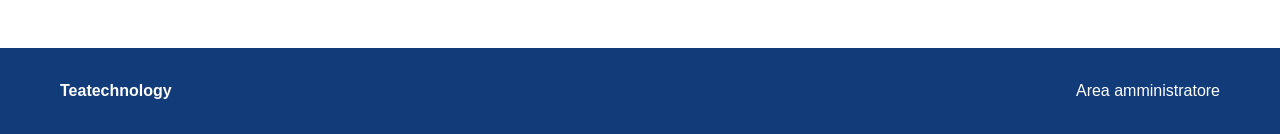
==== commit d9a0eb98: "Align logo within compact header" ====
--- a/index.html
+++ b/index.html
@@ -8,7 +8,7 @@
 <style>
 :root{--b:#123b7a;--c:#20b9c9;--s:#eefaff;--t:#17324d;--m:#657b8d;--l:#dce9f2;--wa:#25D366}
 *{box-sizing:border-box}[hidden]{display:none!important}html{scroll-behavior:smooth}body{margin:0;font-family:Arial,"Segoe UI",sans-serif;color:var(--t);line-height:1.6}a{text-decoration:none;color:inherit}.wrap{width:min(1160px,calc(100% - 32px));margin:auto}
-header{position:sticky;top:0;background:#fffffff2;border-bottom:1px solid var(--l);z-index:5}.nav{height:84px;display:flex;align-items:center;justify-content:space-between;gap:18px}.brand{display:flex;align-items:center;align-self:flex-start;position:relative;z-index:6}.brand img{width:235px;height:108px;object-fit:contain;display:block}nav{display:flex;gap:22px;margin-left:auto}.header-actions{display:flex;align-items:center;gap:10px}
+header{position:sticky;top:0;background:#fffffff2;border-bottom:1px solid var(--l);z-index:5;overflow:hidden}.nav{height:84px;display:flex;align-items:center;justify-content:space-between;gap:18px}.brand{display:flex;align-items:center;align-self:flex-start;position:relative;z-index:6}.brand img{width:235px;height:108px;object-fit:contain;display:block;transform:translateY(-12px)}nav{display:flex;gap:22px;margin-left:auto}.header-actions{display:flex;align-items:center;gap:10px}
 .btn{display:inline-flex;align-items:center;justify-content:center;border:0;border-radius:13px;padding:11px 17px;background:linear-gradient(90deg,var(--b),var(--c));color:#fff;font-weight:800;cursor:pointer;min-height:48px}.btn.alt{background:#edf8fd;color:var(--b);border:1px solid #cfe8f1}.wa-btn{width:48px;height:48px;border-radius:13px;display:grid;place-items:center;background:var(--wa);color:#fff;box-shadow:0 8px 24px #25d3662b;flex:0 0 auto}.wa-btn svg{width:25px;height:25px;display:block;fill:currentColor}
 .hero{background:linear-gradient(145deg,#fff,#edfaff);padding:80px 0}.hero-grid,.two{display:grid;grid-template-columns:1fr 1fr;gap:44px;align-items:center}.eyebrow{color:#087f99;font-size:14px;font-weight:800}.hero h1,h2{color:var(--b);line-height:1.1}.hero h1{font-size:clamp(42px,6vw,70px);margin:10px 0 18px}.hero p{font-size:20px;color:var(--m)}.logo-card{background:#fff;border:1px solid var(--l);border-radius:28px;min-height:390px;display:grid;place-items:center;box-shadow:0 22px 70px #123b7a15}.logo-card img{max-width:88%;max-height:300px}.actions{display:flex;gap:12px;flex-wrap:wrap;align-items:center;margin-top:22px}
 .quick{display:grid;grid-template-columns:1.4fr 1fr 1fr;gap:10px;margin-top:32px}.quick div,.card{background:#fff;border:1px solid var(--l);border-radius:16px;padding:16px}.quick strong,.quick span{display:block}.quick span{color:var(--m);font-size:14px}.section{padding:76px 0}.soft{background:var(--s)}.section h2{font-size:clamp(32px,4vw,46px);margin:8px 0 16px}.cards{display:grid;grid-template-columns:repeat(3,1fr);gap:16px}.card h3{color:var(--b)}.card p{color:var(--m)}
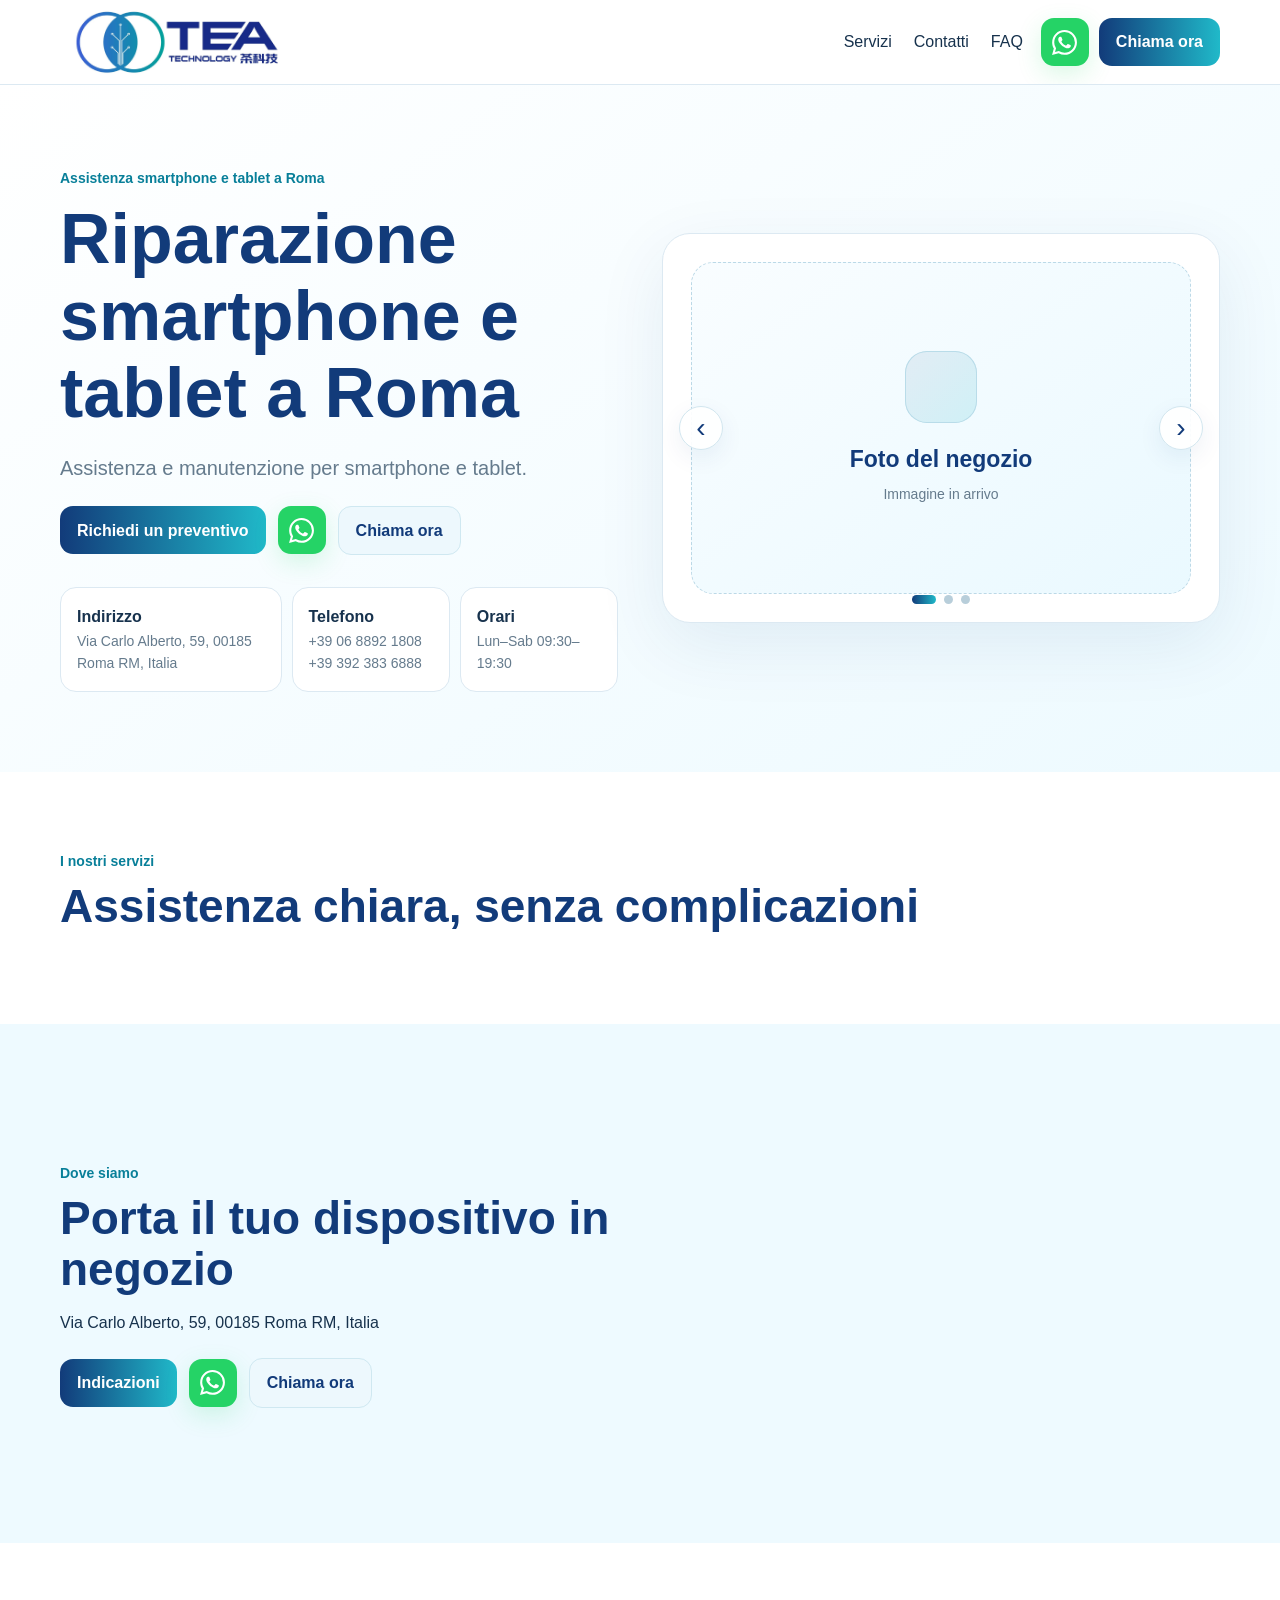
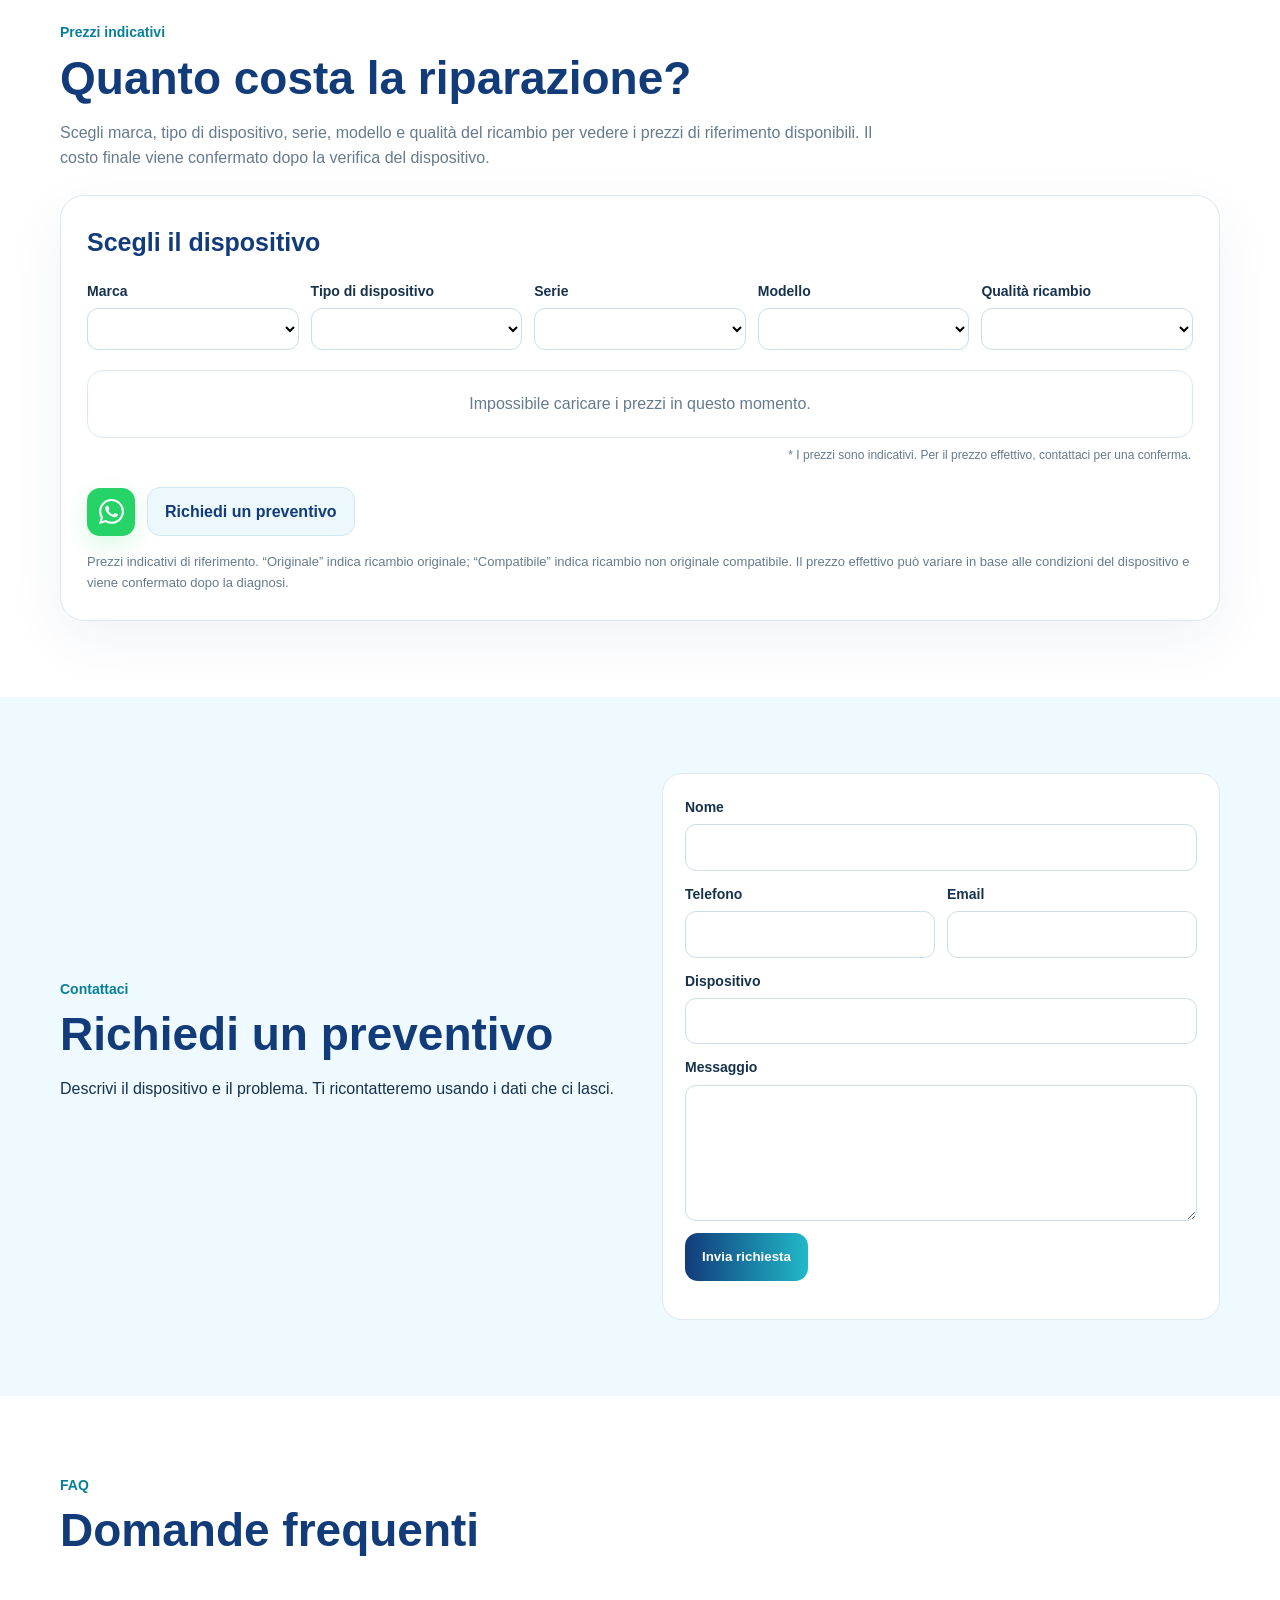
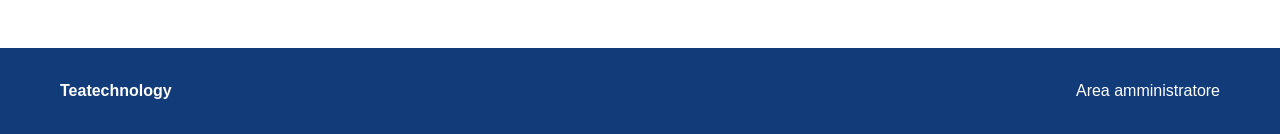
==== commit efb2f1bc: "Replace hero logo with lightweight gallery structure" ====
--- a/index.html
+++ b/index.html
@@ -10,20 +10,21 @@
 *{box-sizing:border-box}[hidden]{display:none!important}html{scroll-behavior:smooth}body{margin:0;font-family:Arial,"Segoe UI",sans-serif;color:var(--t);line-height:1.6}a{text-decoration:none;color:inherit}.wrap{width:min(1160px,calc(100% - 32px));margin:auto}
 header{position:sticky;top:0;background:#fffffff2;border-bottom:1px solid var(--l);z-index:5;overflow:hidden}.nav{height:84px;display:flex;align-items:center;justify-content:space-between;gap:18px}.brand{display:flex;align-items:center;align-self:flex-start;position:relative;z-index:6}.brand img{width:235px;height:108px;object-fit:contain;display:block;transform:translateY(-12px)}nav{display:flex;gap:22px;margin-left:auto}.header-actions{display:flex;align-items:center;gap:10px}
 .btn{display:inline-flex;align-items:center;justify-content:center;border:0;border-radius:13px;padding:11px 17px;background:linear-gradient(90deg,var(--b),var(--c));color:#fff;font-weight:800;cursor:pointer;min-height:48px}.btn.alt{background:#edf8fd;color:var(--b);border:1px solid #cfe8f1}.wa-btn{width:48px;height:48px;border-radius:13px;display:grid;place-items:center;background:var(--wa);color:#fff;box-shadow:0 8px 24px #25d3662b;flex:0 0 auto}.wa-btn svg{width:25px;height:25px;display:block;fill:currentColor}
-.hero{background:linear-gradient(145deg,#fff,#edfaff);padding:80px 0}.hero-grid,.two{display:grid;grid-template-columns:1fr 1fr;gap:44px;align-items:center}.eyebrow{color:#087f99;font-size:14px;font-weight:800}.hero h1,h2{color:var(--b);line-height:1.1}.hero h1{font-size:clamp(42px,6vw,70px);margin:10px 0 18px}.hero p{font-size:20px;color:var(--m)}.logo-card{background:#fff;border:1px solid var(--l);border-radius:28px;min-height:390px;display:grid;place-items:center;box-shadow:0 22px 70px #123b7a15}.logo-card img{max-width:88%;max-height:300px}.actions{display:flex;gap:12px;flex-wrap:wrap;align-items:center;margin-top:22px}
+.hero{background:linear-gradient(145deg,#fff,#edfaff);padding:80px 0}.hero-grid,.two{display:grid;grid-template-columns:1fr 1fr;gap:44px;align-items:center}.eyebrow{color:#087f99;font-size:14px;font-weight:800}.hero h1,h2{color:var(--b);line-height:1.1}.hero h1{font-size:clamp(42px,6vw,70px);margin:10px 0 18px}.hero p{font-size:20px;color:var(--m)}.actions{display:flex;gap:12px;flex-wrap:wrap;align-items:center;margin-top:22px}
+.hero-gallery{position:relative;min-height:390px;background:#fff;border:1px solid var(--l);border-radius:28px;overflow:hidden;box-shadow:0 22px 70px #123b7a15}.gallery-track{position:absolute;inset:0}.gallery-slide{position:absolute;inset:0;display:grid;place-items:center;padding:28px;opacity:0;visibility:hidden;transform:scale(.985);transition:opacity .28s ease,transform .28s ease,visibility .28s}.gallery-slide.active{opacity:1;visibility:visible;transform:scale(1)}.gallery-placeholder{width:100%;height:100%;min-height:330px;border:1px dashed #bcd9e7;border-radius:22px;background:linear-gradient(145deg,#f9fdff,#eaf9ff);display:grid;place-content:center;text-align:center;padding:30px;color:var(--b)}.gallery-placeholder::before{content:"";width:72px;height:72px;border-radius:22px;margin:0 auto 18px;background:linear-gradient(135deg,#123b7a14,#20b9c929);box-shadow:inset 0 0 0 1px #b9dce9}.gallery-placeholder strong{font-size:23px}.gallery-placeholder span{color:var(--m);font-size:14px;margin-top:5px}.gallery-nav{position:absolute;top:50%;z-index:2;width:44px;height:44px;border:1px solid #d2e6ef;border-radius:50%;background:#ffffffed;color:var(--b);font-size:28px;line-height:1;cursor:pointer;display:grid;place-items:center;transform:translateY(-50%);box-shadow:0 8px 25px #123b7a12}.gallery-nav:hover{background:#f1fbff}.gallery-prev{left:16px}.gallery-next{right:16px}.gallery-dots{position:absolute;left:50%;bottom:18px;z-index:2;transform:translateX(-50%);display:flex;gap:8px}.gallery-dot{width:9px;height:9px;border:0;border-radius:50%;padding:0;background:#b8ceda;cursor:pointer}.gallery-dot.active{width:24px;border-radius:999px;background:linear-gradient(90deg,var(--b),var(--c))}
 .quick{display:grid;grid-template-columns:1.4fr 1fr 1fr;gap:10px;margin-top:32px}.quick div,.card{background:#fff;border:1px solid var(--l);border-radius:16px;padding:16px}.quick strong,.quick span{display:block}.quick span{color:var(--m);font-size:14px}.section{padding:76px 0}.soft{background:var(--s)}.section h2{font-size:clamp(32px,4vw,46px);margin:8px 0 16px}.cards{display:grid;grid-template-columns:repeat(3,1fr);gap:16px}.card h3{color:var(--b)}.card p{color:var(--m)}
 .hours div{display:flex;justify-content:space-between;border-bottom:1px solid var(--l);padding:8px 0}.map iframe{width:100%;height:360px;border:0;border-radius:20px}
 .price-intro{max-width:820px;color:var(--m);margin-bottom:24px}.price-box{background:#fff;border:1px solid var(--l);border-radius:24px;padding:26px;box-shadow:0 18px 55px #123b7a10}.price-box h3{margin:0 0 18px;color:var(--b);font-size:25px}.price-controls{display:grid;grid-template-columns:repeat(5,minmax(0,1fr));gap:12px;margin-bottom:20px}.price-controls label{margin:0}.price-table{border:1px solid var(--l);border-radius:16px;overflow:hidden}.price-row{display:grid;grid-template-columns:1fr auto;gap:20px;padding:13px 16px;border-bottom:1px solid var(--l);align-items:center}.price-row:last-child{border-bottom:0}.price-row strong{color:var(--b);font-size:17px}.price-consult-note{font-size:12px;color:var(--m);text-align:right;margin:8px 2px 0}.price-note{font-size:13px;color:var(--m);margin:16px 0 0}.price-empty{padding:20px;color:var(--m);text-align:center}
 .form{background:#fff;border:1px solid var(--l);border-radius:20px;padding:22px}label{display:grid;gap:6px;font-weight:700;font-size:14px;margin-bottom:12px}input,textarea,select{border:1px solid #cddde8;border-radius:11px;padding:11px 12px;font:inherit;background:#fff;min-width:0}.formgrid{display:grid;grid-template-columns:1fr 1fr;gap:12px}.faq details{background:#fff;border:1px solid var(--l);border-radius:14px;padding:14px 16px;margin-bottom:9px}.faq summary{font-weight:800;color:var(--b);cursor:pointer}footer{background:var(--b);color:#fff;padding:30px 0}.foot{display:flex;justify-content:space-between;gap:24px}
 @media(max-width:1000px){.price-controls{grid-template-columns:repeat(3,1fr)}}
-@media(max-width:850px){nav{display:none}.nav{height:76px;gap:10px}.brand img{width:172px;height:84px}.header-actions{gap:6px}.header-actions .btn{padding:9px 11px;font-size:14px}.wa-btn{width:42px;height:42px;border-radius:11px}.wa-btn svg{width:23px;height:23px}.hero-grid,.two{grid-template-columns:1fr}.cards{grid-template-columns:1fr}.quick{grid-template-columns:1fr}.formgrid,.price-controls{grid-template-columns:1fr}.price-box{padding:20px}}
-@media(max-width:360px){.brand img{width:155px;height:80px}.header-actions .btn{padding:8px 9px;font-size:13px}.wa-btn{width:40px;height:40px}}
+@media(max-width:850px){nav{display:none}.nav{height:76px;gap:10px}.brand img{width:172px;height:84px}.header-actions{gap:6px}.header-actions .btn{padding:9px 11px;font-size:14px}.wa-btn{width:42px;height:42px;border-radius:11px}.wa-btn svg{width:23px;height:23px}.hero-grid,.two{grid-template-columns:1fr}.hero-gallery{min-height:330px}.gallery-placeholder{min-height:270px}.cards{grid-template-columns:1fr}.quick{grid-template-columns:1fr}.formgrid,.price-controls{grid-template-columns:1fr}.price-box{padding:20px}}
+@media(max-width:360px){.brand img{width:155px;height:80px}.header-actions .btn{padding:8px 9px;font-size:13px}.wa-btn{width:40px;height:40px}.gallery-nav{width:40px;height:40px}}
 </style>
 </head>
 <body>
-<header><div class="wrap nav"><a class="brand" href="#home" aria-label="Teatechnology"><img class="static-logo" src="assets/teatechnology-logo.jpg" alt="Teatechnology logo" width="270" height="135" decoding="sync" fetchpriority="high"><img id="logo" hidden style="display:none!important" alt=""></a><nav><a href="#servizi">Servizi</a><a href="#contatti">Contatti</a><a href="#faq">FAQ</a></nav><div class="header-actions"><a class="wa-btn" href="https://wa.me/393923836888" target="_blank" rel="noopener" aria-label="Chatta su WhatsApp"><svg viewBox="0 0 24 24" aria-hidden="true"><path d="M17.472 14.382c-.297-.149-1.758-.867-2.03-.967-.273-.099-.471-.148-.67.15-.197.297-.767.966-.94 1.164-.173.198-.347.223-.644.074-.297-.149-1.255-.462-2.39-1.475-.883-.788-1.48-1.761-1.653-2.059-.173-.297-.018-.458.13-.606.134-.133.298-.347.446-.52.149-.174.198-.298.298-.497.099-.198.05-.371-.025-.52-.075-.149-.669-1.612-.916-2.207-.242-.579-.487-.5-.669-.51-.173-.009-.371-.011-.57-.011-.198 0-.52.074-.792.372-.272.297-1.04 1.016-1.04 2.479s1.065 2.875 1.213 3.074c.149.198 2.095 3.2 5.076 4.487.709.306 1.262.489 1.694.626.712.226 1.36.194 1.872.118.571-.085 1.758-.719 2.006-1.413.248-.694.248-1.289.173-1.413-.074-.124-.272-.198-.57-.347m-5.421 7.403h-.004a9.87 9.87 0 0 1-5.031-1.378l-.361-.214-3.741.981.998-3.648-.235-.374a9.86 9.86 0 0 1-1.51-5.26c.002-5.45 4.436-9.884 9.89-9.884a9.821 9.821 0 0 1 7.021 2.91 9.825 9.825 0 0 1 2.9 7.019c-.003 5.45-4.437 9.884-9.927 9.884m8.413-18.297A11.815 11.815 0 0 0 12.055 0C5.495 0 .16 5.335.157 11.892c0 2.096.547 4.142 1.588 5.945L.057 24l6.305-1.654a11.882 11.882 0 0 0 5.692 1.448h.005c6.558 0 11.894-5.335 11.896-11.893a11.821 11.821 0 0 0-3.49-8.413Z"/></svg></a><a class="btn" href="tel:+390688921808">Chiama ora</a></div></div></header>
+<header><div class="wrap nav"><a class="brand" href="#home" aria-label="Teatechnology"><img class="static-logo" src="assets/teatechnology-logo.jpg" alt="Teatechnology logo" width="270" height="135" decoding="sync" fetchpriority="high"></a><nav><a href="#servizi">Servizi</a><a href="#contatti">Contatti</a><a href="#faq">FAQ</a></nav><div class="header-actions"><a class="wa-btn" href="https://wa.me/393923836888" target="_blank" rel="noopener" aria-label="Chatta su WhatsApp"><svg viewBox="0 0 24 24" aria-hidden="true"><path d="M17.472 14.382c-.297-.149-1.758-.867-2.03-.967-.273-.099-.471-.148-.67.15-.197.297-.767.966-.94 1.164-.173.198-.347.223-.644.074-.297-.149-1.255-.462-2.39-1.475-.883-.788-1.48-1.761-1.653-2.059-.173-.297-.018-.458.13-.606.134-.133.298-.347.446-.52.149-.174.198-.298.298-.497.099-.198.05-.371-.025-.52-.075-.149-.669-1.612-.916-2.207-.242-.579-.487-.5-.669-.51-.173-.009-.371-.011-.57-.011-.198 0-.52.074-.792.372-.272.297-1.04 1.016-1.04 2.479s1.065 2.875 1.213 3.074c.149.198 2.095 3.2 5.076 4.487.709.306 1.262.489 1.694.626.712.226 1.36.194 1.872.118.571-.085 1.758-.719 2.006-1.413.248-.694.248-1.289.173-1.413-.074-.124-.272-.198-.57-.347m-5.421 7.403h-.004a9.87 9.87 0 0 1-5.031-1.378l-.361-.214-3.741.981.998-3.648-.235-.374a9.86 9.86 0 0 1-1.51-5.26c.002-5.45 4.436-9.884 9.89-9.884a9.821 9.821 0 0 1 7.021 2.91 9.825 9.825 0 0 1 2.9 7.019c-.003 5.45-4.437 9.884-9.927 9.884m8.413-18.297A11.815 11.815 0 0 0 12.055 0C5.495 0 .16 5.335.157 11.892c0 2.096.547 4.142 1.588 5.945L.057 24l6.305-1.654a11.882 11.882 0 0 0 5.692 1.448h.005c6.558 0 11.894-5.335 11.896-11.893a11.821 11.821 0 0 0-3.49-8.413Z"/></svg></a><a class="btn" href="tel:+390688921808">Chiama ora</a></div></div></header>
 <main>
-<section id="home" class="hero"><div class="wrap hero-grid"><div><span class="eyebrow">Assistenza smartphone e tablet a Roma</span><h1 id="heroTitle">Riparazione smartphone e tablet a Roma</h1><p id="heroSubtitle">Assistenza e manutenzione per smartphone e tablet.</p><div class="actions"><a id="primary" class="btn" href="#preventivo">Richiedi un preventivo</a><a class="wa-btn" href="https://wa.me/393923836888" target="_blank" rel="noopener" aria-label="Chatta su WhatsApp"><svg viewBox="0 0 24 24" aria-hidden="true"><path d="M17.472 14.382c-.297-.149-1.758-.867-2.03-.967-.273-.099-.471-.148-.67.15-.197.297-.767.966-.94 1.164-.173.198-.347.223-.644.074-.297-.149-1.255-.462-2.39-1.475-.883-.788-1.48-1.761-1.653-2.059-.173-.297-.018-.458.13-.606.134-.133.298-.347.446-.52.149-.174.198-.298.298-.497.099-.198.05-.371-.025-.52-.075-.149-.669-1.612-.916-2.207-.242-.579-.487-.5-.669-.51-.173-.009-.371-.011-.57-.011-.198 0-.52.074-.792.372-.272.297-1.04 1.016-1.04 2.479s1.065 2.875 1.213 3.074c.149.198 2.095 3.2 5.076 4.487.709.306 1.262.489 1.694.626.712.226 1.36.194 1.872.118.571-.085 1.758-.719 2.006-1.413.248-.694.248-1.289.173-1.413-.074-.124-.272-.198-.57-.347m-5.421 7.403h-.004a9.87 9.87 0 0 1-5.031-1.378l-.361-.214-3.741.981.998-3.648-.235-.374a9.86 9.86 0 0 1-1.51-5.26c.002-5.45 4.436-9.884 9.89-9.884a9.821 9.821 0 0 1 7.021 2.91 9.825 9.825 0 0 1 2.9 7.019c-.003 5.45-4.437 9.884-9.927 9.884m8.413-18.297A11.815 11.815 0 0 0 12.055 0C5.495 0 .16 5.335.157 11.892c0 2.096.547 4.142 1.588 5.945L.057 24l6.305-1.654a11.882 11.882 0 0 0 5.692 1.448h.005c6.558 0 11.894-5.335 11.896-11.893a11.821 11.821 0 0 0-3.49-8.413Z"/></svg></a><a id="call" class="btn alt" href="tel:+390688921808">Chiama ora</a></div><div class="quick"><div><strong>Indirizzo</strong><span id="address">Via Carlo Alberto, 59, 00185 Roma RM, Italia</span></div><div><strong>Telefono</strong><span id="phone">+39 06 8892 1808</span><span><a href="tel:+393923836888">+39 392 383 6888</a></span></div><div><strong>Orari</strong><span>Lun–Sab 09:30–19:30</span></div></div></div><div class="logo-card"><img class="static-hero-logo" src="assets/teatechnology-logo.jpg" alt="Teatechnology" width="700" height="228" decoding="sync" fetchpriority="high"><img id="heroLogo" hidden style="display:none!important" alt=""></div></div></section>
+<section id="home" class="hero"><div class="wrap hero-grid"><div><span class="eyebrow">Assistenza smartphone e tablet a Roma</span><h1 id="heroTitle">Riparazione smartphone e tablet a Roma</h1><p id="heroSubtitle">Assistenza e manutenzione per smartphone e tablet.</p><div class="actions"><a id="primary" class="btn" href="#preventivo">Richiedi un preventivo</a><a class="wa-btn" href="https://wa.me/393923836888" target="_blank" rel="noopener" aria-label="Chatta su WhatsApp"><svg viewBox="0 0 24 24" aria-hidden="true"><path d="M17.472 14.382c-.297-.149-1.758-.867-2.03-.967-.273-.099-.471-.148-.67.15-.197.297-.767.966-.94 1.164-.173.198-.347.223-.644.074-.297-.149-1.255-.462-2.39-1.475-.883-.788-1.48-1.761-1.653-2.059-.173-.297-.018-.458.13-.606.134-.133.298-.347.446-.52.149-.174.198-.298.298-.497.099-.198.05-.371-.025-.52-.075-.149-.669-1.612-.916-2.207-.242-.579-.487-.5-.669-.51-.173-.009-.371-.011-.57-.011-.198 0-.52.074-.792.372-.272.297-1.04 1.016-1.04 2.479s1.065 2.875 1.213 3.074c.149.198 2.095 3.2 5.076 4.487.709.306 1.262.489 1.694.626.712.226 1.36.194 1.872.118.571-.085 1.758-.719 2.006-1.413.248-.694.248-1.289.173-1.413-.074-.124-.272-.198-.57-.347m-5.421 7.403h-.004a9.87 9.87 0 0 1-5.031-1.378l-.361-.214-3.741.981.998-3.648-.235-.374a9.86 9.86 0 0 1-1.51-5.26c.002-5.45 4.436-9.884 9.89-9.884a9.821 9.821 0 0 1 7.021 2.91 9.825 9.825 0 0 1 2.9 7.019c-.003 5.45-4.437 9.884-9.927 9.884m8.413-18.297A11.815 11.815 0 0 0 12.055 0C5.495 0 .16 5.335.157 11.892c0 2.096.547 4.142 1.588 5.945L.057 24l6.305-1.654a11.882 11.882 0 0 0 5.692 1.448h.005c6.558 0 11.894-5.335 11.896-11.893a11.821 11.821 0 0 0-3.49-8.413Z"/></svg></a><a id="call" class="btn alt" href="tel:+390688921808">Chiama ora</a></div><div class="quick"><div><strong>Indirizzo</strong><span id="address">Via Carlo Alberto, 59, 00185 Roma RM, Italia</span></div><div><strong>Telefono</strong><span id="phone">+39 06 8892 1808</span><span><a href="tel:+393923836888">+39 392 383 6888</a></span></div><div><strong>Orari</strong><span>Lun–Sab 09:30–19:30</span></div></div></div><div class="hero-gallery" id="heroGallery" aria-label="Galleria fotografica Teatechnology"><div class="gallery-track"><div class="gallery-slide active"><div class="gallery-placeholder"><strong>Foto del negozio</strong><span>Immagine in arrivo</span></div></div><div class="gallery-slide"><div class="gallery-placeholder"><strong>Banco di riparazione</strong><span>Immagine in arrivo</span></div></div><div class="gallery-slide"><div class="gallery-placeholder"><strong>Riparazioni e dispositivi</strong><span>Immagine in arrivo</span></div></div></div><button class="gallery-nav gallery-prev" type="button" aria-label="Foto precedente">‹</button><button class="gallery-nav gallery-next" type="button" aria-label="Foto successiva">›</button><div class="gallery-dots" aria-label="Seleziona foto"><button class="gallery-dot active" type="button" aria-label="Foto 1"></button><button class="gallery-dot" type="button" aria-label="Foto 2"></button><button class="gallery-dot" type="button" aria-label="Foto 3"></button></div></div></div></section>
 <section id="servizi" class="section"><div class="wrap"><span class="eyebrow">I nostri servizi</span><h2>Assistenza chiara, senza complicazioni</h2><div id="services" class="cards"></div></div></section>
 <section id="contatti" class="section soft"><div class="wrap two"><div><span class="eyebrow">Dove siamo</span><h2>Porta il tuo dispositivo in negozio</h2><p id="contactAddress">Via Carlo Alberto, 59, 00185 Roma RM, Italia</p><div id="hours" class="hours"></div><div class="actions"><a class="btn" target="_blank" rel="noopener" href="https://www.google.com/maps/search/?api=1&query=Via+Carlo+Alberto+59+Roma">Indicazioni</a><a class="wa-btn" href="https://wa.me/393923836888" target="_blank" rel="noopener" aria-label="Chatta su WhatsApp"><svg viewBox="0 0 24 24" aria-hidden="true"><path d="M17.472 14.382c-.297-.149-1.758-.867-2.03-.967-.273-.099-.471-.148-.67.15-.197.297-.767.966-.94 1.164-.173.198-.347.223-.644.074-.297-.149-1.255-.462-2.39-1.475-.883-.788-1.48-1.761-1.653-2.059-.173-.297-.018-.458.13-.606.134-.133.298-.347.446-.52.149-.174.198-.298.298-.497.099-.198.05-.371-.025-.52-.075-.149-.669-1.612-.916-2.207-.242-.579-.487-.5-.669-.51-.173-.009-.371-.011-.57-.011-.198 0-.52.074-.792.372-.272.297-1.04 1.016-1.04 2.479s1.065 2.875 1.213 3.074c.149.198 2.095 3.2 5.076 4.487.709.306 1.262.489 1.694.626.712.226 1.36.194 1.872.118.571-.085 1.758-.719 2.006-1.413.248-.694.248-1.289.173-1.413-.074-.124-.272-.198-.57-.347m-5.421 7.403h-.004a9.87 9.87 0 0 1-5.031-1.378l-.361-.214-3.741.981.998-3.648-.235-.374a9.86 9.86 0 0 1-1.51-5.26c.002-5.45 4.436-9.884 9.89-9.884a9.821 9.821 0 0 1 7.021 2.91 9.825 9.825 0 0 1 2.9 7.019c-.003 5.45-4.437 9.884-9.927 9.884m8.413-18.297A11.815 11.815 0 0 0 12.055 0C5.495 0 .16 5.335.157 11.892c0 2.096.547 4.142 1.588 5.945L.057 24l6.305-1.654a11.882 11.882 0 0 0 5.692 1.448h.005c6.558 0 11.894-5.335 11.896-11.893a11.821 11.821 0 0 0-3.49-8.413Z"/></svg></a><a class="btn alt" href="tel:+390688921808">Chiama ora</a></div></div><div class="map"><iframe loading="lazy" src="https://www.google.com/maps?q=Via%20Carlo%20Alberto%2059%20Roma&output=embed" title="Mappa Teatechnology"></iframe></div></div></section>
 <section id="prezzi" class="section"><div class="wrap"><span class="eyebrow">Prezzi indicativi</span><h2>Quanto costa la riparazione?</h2><p class="price-intro">Scegli marca, tipo di dispositivo, serie, modello e qualità del ricambio per vedere i prezzi di riferimento disponibili. Il costo finale viene confermato dopo la verifica del dispositivo.</p><div class="price-box"><h3>Scegli il dispositivo</h3><div class="price-controls"><label>Marca<select id="priceBrand"></select></label><label>Tipo di dispositivo<select id="priceDevice"></select></label><label>Serie<select id="priceSeries"></select></label><label>Modello<select id="priceModel"></select></label><label>Qualità ricambio<select id="priceQuality"></select></label></div><div id="priceTable" class="price-table"><div class="price-empty">Caricamento prezzi…</div></div><p class="price-consult-note">* I prezzi sono indicativi. Per il prezzo effettivo, contattaci per una conferma.</p><div class="actions"><a class="wa-btn" href="https://wa.me/393923836888" target="_blank" rel="noopener" aria-label="Chiedi conferma su WhatsApp"><svg viewBox="0 0 24 24" aria-hidden="true"><path d="M17.472 14.382c-.297-.149-1.758-.867-2.03-.967-.273-.099-.471-.148-.67.15-.197.297-.767.966-.94 1.164-.173.198-.347.223-.644.074-.297-.149-1.255-.462-2.39-1.475-.883-.788-1.48-1.761-1.653-2.059-.173-.297-.018-.458.13-.606.134-.133.298-.347.446-.52.149-.174.198-.298.298-.497.099-.198.05-.371-.025-.52-.075-.149-.669-1.612-.916-2.207-.242-.579-.487-.5-.669-.51-.173-.009-.371-.011-.57-.011-.198 0-.52.074-.792.372-.272.297-1.04 1.016-1.04 2.479s1.065 2.875 1.213 3.074c.149.198 2.095 3.2 5.076 4.487.709.306 1.262.489 1.694.626.712.226 1.36.194 1.872.118.571-.085 1.758-.719 2.006-1.413.248-.694.248-1.289.173-1.413-.074-.124-.272-.198-.57-.347m-5.421 7.403h-.004a9.87 9.87 0 0 1-5.031-1.378l-.361-.214-3.741.981.998-3.648-.235-.374a9.86 9.86 0 0 1-1.51-5.26c.002-5.45 4.436-9.884 9.89-9.884a9.821 9.821 0 0 1 7.021 2.91 9.825 9.825 0 0 1 2.9 7.019c-.003 5.45-4.437 9.884-9.927 9.884m8.413-18.297A11.815 11.815 0 0 0 12.055 0C5.495 0 .16 5.335.157 11.892c0 2.096.547 4.142 1.588 5.945L.057 24l6.305-1.654a11.882 11.882 0 0 0 5.692 1.448h.005c6.558 0 11.894-5.335 11.896-11.893a11.821 11.821 0 0 0-3.49-8.413Z"/></svg></a><a class="btn alt" href="#preventivo">Richiedi un preventivo</a></div><p class="price-note">Prezzi indicativi di riferimento. “Originale” indica ricambio originale; “Compatibile” indica ricambio non originale compatibile. Il prezzo effettivo può variare in base alle condizioni del dispositivo e viene confermato dopo la diagnosi.</p></div></div></section>
@@ -40,6 +41,7 @@
 function renderPriceDevices(){const devices=[...new Set(repairPrices.filter(x=>x.brand===priceBrand.value).map(x=>x.device_type))];priceDevice.innerHTML=devices.map(x=>'<option>'+E(x)+'</option>').join('');renderPriceSeries()}
 function renderPriceWidget(){const brands=[...new Set(repairPrices.map(x=>x.brand))];if(!brands.length){priceBrand.innerHTML='<option>Nessun dato</option>';priceDevice.innerHTML='<option>Nessun dato</option>';priceSeries.innerHTML='<option>Nessun dato</option>';priceModel.innerHTML='<option>Nessun dato</option>';priceQuality.innerHTML='<option>Nessun dato</option>';priceTable.innerHTML='<div class="price-empty">I prezzi saranno disponibili a breve.</div>';return}priceBrand.innerHTML=brands.map(x=>'<option>'+E(x)+'</option>').join('');renderPriceDevices()}
 priceBrand.onchange=renderPriceDevices;priceDevice.onchange=renderPriceSeries;priceSeries.onchange=renderPriceModels;priceModel.onchange=renderPriceQualities;priceQuality.onchange=renderPriceTable;
+const gallery=document.getElementById('heroGallery');if(gallery){const slides=[...gallery.querySelectorAll('.gallery-slide')],dots=[...gallery.querySelectorAll('.gallery-dot')];let galleryIndex=0;const showGallery=i=>{galleryIndex=(i+slides.length)%slides.length;slides.forEach((s,n)=>s.classList.toggle('active',n===galleryIndex));dots.forEach((d,n)=>d.classList.toggle('active',n===galleryIndex))};gallery.querySelector('.gallery-prev').onclick=()=>showGallery(galleryIndex-1);gallery.querySelector('.gallery-next').onclick=()=>showGallery(galleryIndex+1);dots.forEach((d,n)=>d.onclick=()=>showGallery(n));gallery.addEventListener('keydown',e=>{if(e.key==='ArrowLeft')showGallery(galleryIndex-1);if(e.key==='ArrowRight')showGallery(galleryIndex+1)})}
 async function load(){try{let[s,sv,h,f,p]=await Promise.all([g('site_settings?singleton_key=eq.main&select=*'),g('services?active=eq.true&select=*&order=sort_order.asc'),g('business_hours?published=eq.true&select=*&order=sort_order.asc'),g('faqs?active=eq.true&select=*&order=sort_order.asc'),gp('repair_prices?active=eq.true&select=*&order=brand.asc,device_type.asc,series.asc,model.asc,part_quality.asc,sort_order.asc,id.asc')]);s=s[0]||{};repairPrices=p||[];heroTitle.textContent=s.hero_title_it||'';heroSubtitle.textContent=s.hero_subtitle_it||'';primary.textContent=s.primary_cta_it||'Richiedi un preventivo';address.textContent=s.address||'';contactAddress.textContent=s.address||'';phone.textContent=s.phone||'';services.innerHTML=sv.map(x=>'<article class="card"><h3>'+E(x.title_it)+'</h3><p>'+E(x.description_it||'')+'</p></article>').join('');hours.innerHTML=h.map(x=>'<div><span>'+E(x.day_name_it)+'</span><strong>'+String(x.open_time||'').slice(0,5)+' – '+String(x.close_time||'').slice(0,5)+'</strong></div>').join('');faqs.innerHTML=f.map(x=>'<details><summary>'+E(x.question_it)+'</summary><p>'+E(x.answer_it)+'</p></details>').join('');renderPriceWidget()}catch(e){console.error(e);priceTable.innerHTML='<div class="price-empty">Impossibile caricare i prezzi in questo momento.</div>'}}
 quote.onsubmit=async e=>{e.preventDefault();let body=Object.fromEntries(new FormData(quote).entries());formMsg.textContent='Invio in corso…';try{let r=await fetch(SB+'/rest/v1/inquiries',{method:'POST',headers:{apikey:KEY,'Content-Type':'application/json','Prefer':'return=minimal'},body:JSON.stringify(body)});if(!r.ok)throw Error();quote.reset();formMsg.textContent='Richiesta inviata. Grazie!'}catch(e){formMsg.textContent='Invio non riuscito. Puoi chiamarci direttamente.'}};load();
 </script>
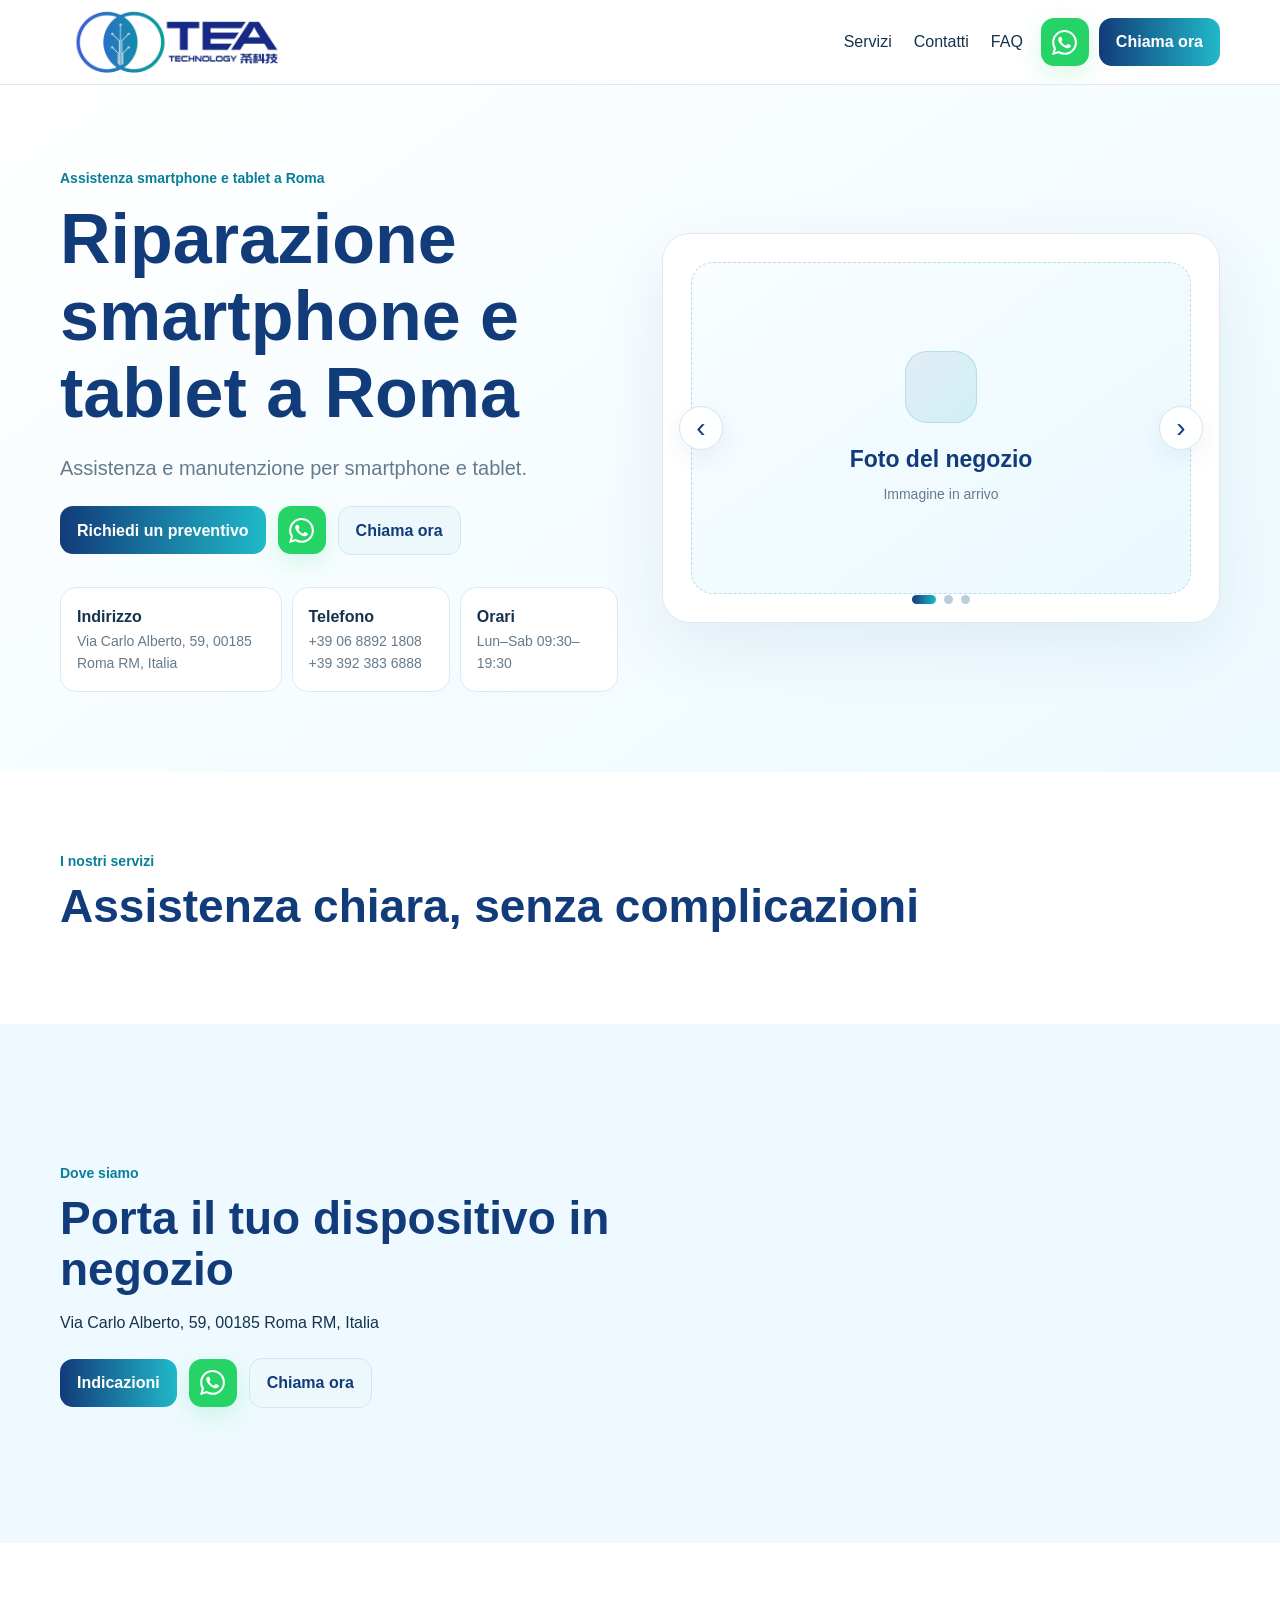
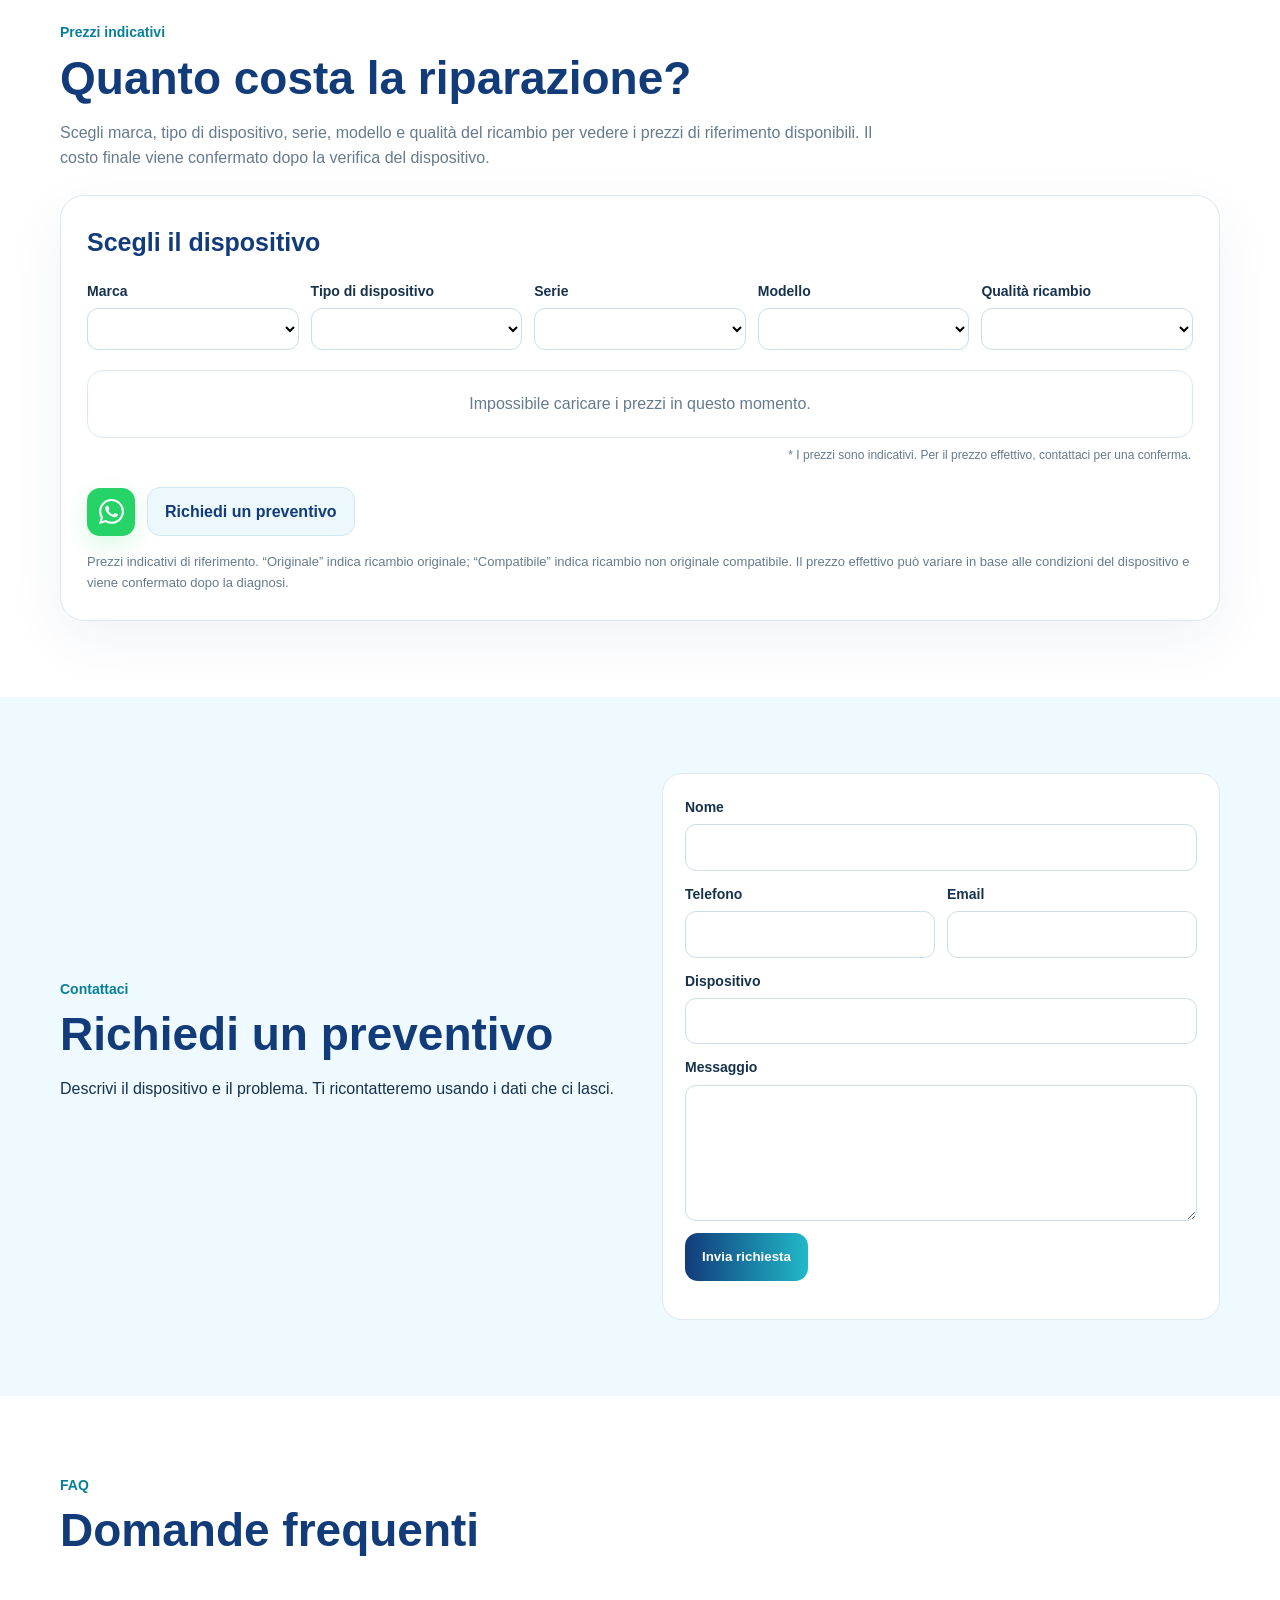
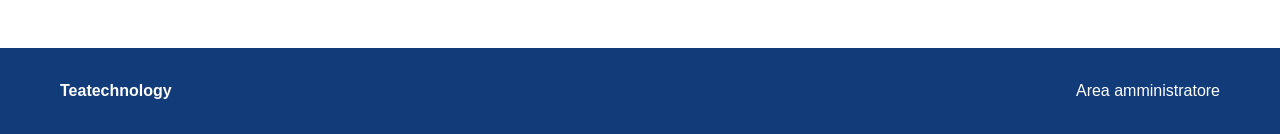
==== commit 765f3359: "Add tasteful motion effects to storefront" ====
--- a/index.html
+++ b/index.html
@@ -11,13 +11,47 @@
 header{position:sticky;top:0;background:#fffffff2;border-bottom:1px solid var(--l);z-index:5;overflow:hidden}.nav{height:84px;display:flex;align-items:center;justify-content:space-between;gap:18px}.brand{display:flex;align-items:center;align-self:flex-start;position:relative;z-index:6}.brand img{width:235px;height:108px;object-fit:contain;display:block;transform:translateY(-12px)}nav{display:flex;gap:22px;margin-left:auto}.header-actions{display:flex;align-items:center;gap:10px}
 .btn{display:inline-flex;align-items:center;justify-content:center;border:0;border-radius:13px;padding:11px 17px;background:linear-gradient(90deg,var(--b),var(--c));color:#fff;font-weight:800;cursor:pointer;min-height:48px}.btn.alt{background:#edf8fd;color:var(--b);border:1px solid #cfe8f1}.wa-btn{width:48px;height:48px;border-radius:13px;display:grid;place-items:center;background:var(--wa);color:#fff;box-shadow:0 8px 24px #25d3662b;flex:0 0 auto}.wa-btn svg{width:25px;height:25px;display:block;fill:currentColor}
 .hero{background:linear-gradient(145deg,#fff,#edfaff);padding:80px 0}.hero-grid,.two{display:grid;grid-template-columns:1fr 1fr;gap:44px;align-items:center}.eyebrow{color:#087f99;font-size:14px;font-weight:800}.hero h1,h2{color:var(--b);line-height:1.1}.hero h1{font-size:clamp(42px,6vw,70px);margin:10px 0 18px}.hero p{font-size:20px;color:var(--m)}.actions{display:flex;gap:12px;flex-wrap:wrap;align-items:center;margin-top:22px}
-.hero-gallery{position:relative;min-height:390px;background:#fff;border:1px solid var(--l);border-radius:28px;overflow:hidden;box-shadow:0 22px 70px #123b7a15}.gallery-track{position:absolute;inset:0}.gallery-slide{position:absolute;inset:0;display:grid;place-items:center;padding:28px;opacity:0;visibility:hidden;transform:scale(.985);transition:opacity .28s ease,transform .28s ease,visibility .28s}.gallery-slide.active{opacity:1;visibility:visible;transform:scale(1)}.gallery-placeholder{width:100%;height:100%;min-height:330px;border:1px dashed #bcd9e7;border-radius:22px;background:linear-gradient(145deg,#f9fdff,#eaf9ff);display:grid;place-content:center;text-align:center;padding:30px;color:var(--b)}.gallery-placeholder::before{content:"";width:72px;height:72px;border-radius:22px;margin:0 auto 18px;background:linear-gradient(135deg,#123b7a14,#20b9c929);box-shadow:inset 0 0 0 1px #b9dce9}.gallery-placeholder strong{font-size:23px}.gallery-placeholder span{color:var(--m);font-size:14px;margin-top:5px}.gallery-nav{position:absolute;top:50%;z-index:2;width:44px;height:44px;border:1px solid #d2e6ef;border-radius:50%;background:#ffffffed;color:var(--b);font-size:28px;line-height:1;cursor:pointer;display:grid;place-items:center;transform:translateY(-50%);box-shadow:0 8px 25px #123b7a12}.gallery-nav:hover{background:#f1fbff}.gallery-prev{left:16px}.gallery-next{right:16px}.gallery-dots{position:absolute;left:50%;bottom:18px;z-index:2;transform:translateX(-50%);display:flex;gap:8px}.gallery-dot{width:9px;height:9px;border:0;border-radius:50%;padding:0;background:#b8ceda;cursor:pointer}.gallery-dot.active{width:24px;border-radius:999px;background:linear-gradient(90deg,var(--b),var(--c))}
+.hero-gallery{position:relative;min-height:390px;background:#fff;border:1px solid var(--l);border-radius:28px;overflow:hidden;box-shadow:0 22px 70px #123b7a15}.gallery-track{position:absolute;inset:0}.gallery-slide{position:absolute;inset:0;display:grid;place-items:center;padding:28px;opacity:0;visibility:hidden;transform:scale(.985);transition:opacity .28s ease,transform .28s ease,visibility .28s}.gallery-slide.active{opacity:1;visibility:visible;transform:scale(1)}.gallery-slide>img{width:100%;height:100%;min-height:330px;object-fit:cover;border-radius:22px;display:block}.gallery-placeholder{width:100%;height:100%;min-height:330px;border:1px dashed #bcd9e7;border-radius:22px;background:linear-gradient(145deg,#f9fdff,#eaf9ff);display:grid;place-content:center;text-align:center;padding:30px;color:var(--b)}.gallery-placeholder::before{content:"";width:72px;height:72px;border-radius:22px;margin:0 auto 18px;background:linear-gradient(135deg,#123b7a14,#20b9c929);box-shadow:inset 0 0 0 1px #b9dce9}.gallery-placeholder strong{font-size:23px}.gallery-placeholder span{color:var(--m);font-size:14px;margin-top:5px}.gallery-nav{position:absolute;top:50%;z-index:2;width:44px;height:44px;border:1px solid #d2e6ef;border-radius:50%;background:#ffffffed;color:var(--b);font-size:28px;line-height:1;cursor:pointer;display:grid;place-items:center;transform:translateY(-50%);box-shadow:0 8px 25px #123b7a12}.gallery-nav:hover{background:#f1fbff}.gallery-prev{left:16px}.gallery-next{right:16px}.gallery-dots{position:absolute;left:50%;bottom:18px;z-index:2;transform:translateX(-50%);display:flex;gap:8px}.gallery-dot{width:9px;height:9px;border:0;border-radius:50%;padding:0;background:#b8ceda;cursor:pointer}.gallery-dot.active{width:24px;border-radius:999px;background:linear-gradient(90deg,var(--b),var(--c))}
 .quick{display:grid;grid-template-columns:1.4fr 1fr 1fr;gap:10px;margin-top:32px}.quick div,.card{background:#fff;border:1px solid var(--l);border-radius:16px;padding:16px}.quick strong,.quick span{display:block}.quick span{color:var(--m);font-size:14px}.section{padding:76px 0}.soft{background:var(--s)}.section h2{font-size:clamp(32px,4vw,46px);margin:8px 0 16px}.cards{display:grid;grid-template-columns:repeat(3,1fr);gap:16px}.card h3{color:var(--b)}.card p{color:var(--m)}
 .hours div{display:flex;justify-content:space-between;border-bottom:1px solid var(--l);padding:8px 0}.map iframe{width:100%;height:360px;border:0;border-radius:20px}
 .price-intro{max-width:820px;color:var(--m);margin-bottom:24px}.price-box{background:#fff;border:1px solid var(--l);border-radius:24px;padding:26px;box-shadow:0 18px 55px #123b7a10}.price-box h3{margin:0 0 18px;color:var(--b);font-size:25px}.price-controls{display:grid;grid-template-columns:repeat(5,minmax(0,1fr));gap:12px;margin-bottom:20px}.price-controls label{margin:0}.price-table{border:1px solid var(--l);border-radius:16px;overflow:hidden}.price-row{display:grid;grid-template-columns:1fr auto;gap:20px;padding:13px 16px;border-bottom:1px solid var(--l);align-items:center}.price-row:last-child{border-bottom:0}.price-row strong{color:var(--b);font-size:17px}.price-consult-note{font-size:12px;color:var(--m);text-align:right;margin:8px 2px 0}.price-note{font-size:13px;color:var(--m);margin:16px 0 0}.price-empty{padding:20px;color:var(--m);text-align:center}
 .form{background:#fff;border:1px solid var(--l);border-radius:20px;padding:22px}label{display:grid;gap:6px;font-weight:700;font-size:14px;margin-bottom:12px}input,textarea,select{border:1px solid #cddde8;border-radius:11px;padding:11px 12px;font:inherit;background:#fff;min-width:0}.formgrid{display:grid;grid-template-columns:1fr 1fr;gap:12px}.faq details{background:#fff;border:1px solid var(--l);border-radius:14px;padding:14px 16px;margin-bottom:9px}.faq summary{font-weight:800;color:var(--b);cursor:pointer}footer{background:var(--b);color:#fff;padding:30px 0}.foot{display:flex;justify-content:space-between;gap:24px}
+
+/* Motion layer */
+header{backdrop-filter:blur(10px);-webkit-backdrop-filter:blur(10px);transition:background .28s ease,box-shadow .28s ease,border-color .28s ease}
+header.scrolled{background:#fffffff8;box-shadow:0 10px 32px #123b7a12;border-bottom-color:#cfe0ea}
+nav a{position:relative;transition:color .22s ease}
+nav a::after{content:"";position:absolute;left:0;right:100%;bottom:-7px;height:2px;border-radius:999px;background:linear-gradient(90deg,var(--b),var(--c));transition:right .25s ease}
+nav a:hover{color:var(--b)}nav a:hover::after{right:0}
+.btn,.wa-btn,.card,.price-box,.faq details{transition:transform .24s ease,box-shadow .24s ease,border-color .24s ease,filter .24s ease}
+.btn:hover{transform:translateY(-2px);box-shadow:0 10px 24px #123b7a20;filter:saturate(1.06)}
+.btn:active,.wa-btn:active{transform:translateY(0) scale(.98)}
+.wa-btn:hover{transform:translateY(-2px) scale(1.04);box-shadow:0 12px 28px #25d36635}
+.card:hover,.faq details:hover{transform:translateY(-5px);box-shadow:0 16px 38px #123b7a14;border-color:#c8e0ea}
+.price-box:hover{box-shadow:0 24px 70px #123b7a16}
+.hero-grid>div:first-child{animation:heroEnter .72s cubic-bezier(.22,.8,.32,1) both}
+.hero-gallery{animation:heroGalleryEnter .82s .08s cubic-bezier(.22,.8,.32,1) both}
+.hero-gallery::after{content:"";position:absolute;inset:-35%;pointer-events:none;background:linear-gradient(115deg,transparent 42%,#ffffff66 50%,transparent 58%);transform:translateX(-55%) rotate(8deg);animation:galleryShine 5.8s 1.1s ease-in-out infinite}
+.gallery-slide.active>img{animation:galleryZoom 6.5s ease-out both}
+.wa-btn{animation:waPulse 3.2s ease-in-out infinite}
+.reveal{opacity:0;transform:translateY(22px);transition:opacity .62s ease,transform .62s cubic-bezier(.22,.8,.32,1)}
+.reveal.from-left{transform:translateX(-24px)}
+.reveal.from-right{transform:translateX(24px)}
+.reveal.visible{opacity:1;transform:none}
+.cards .card.reveal:nth-child(2){transition-delay:.08s}.cards .card.reveal:nth-child(3){transition-delay:.16s}
+@keyframes heroEnter{from{opacity:0;transform:translateY(20px)}to{opacity:1;transform:none}}
+@keyframes heroGalleryEnter{from{opacity:0;transform:translateY(22px) scale(.985)}to{opacity:1;transform:none}}
+@keyframes galleryZoom{from{transform:scale(1)}to{transform:scale(1.035)}}
+@keyframes galleryShine{0%,72%{transform:translateX(-60%) rotate(8deg);opacity:0}78%{opacity:.7}92%,100%{transform:translateX(60%) rotate(8deg);opacity:0}}
+@keyframes waPulse{0%,78%,100%{box-shadow:0 8px 24px #25d3662b}84%{box-shadow:0 8px 24px #25d3662b,0 0 0 7px #25d36618}92%{box-shadow:0 8px 24px #25d3662b,0 0 0 13px #25d36600}}
+@media(prefers-reduced-motion:reduce){
+  html{scroll-behavior:auto}
+  *,*::before,*::after{animation:none!important;transition:none!important}
+  .reveal{opacity:1!important;transform:none!important}
+}
+
 @media(max-width:1000px){.price-controls{grid-template-columns:repeat(3,1fr)}}
-@media(max-width:850px){nav{display:none}.nav{height:76px;gap:10px}.brand img{width:172px;height:84px}.header-actions{gap:6px}.header-actions .btn{padding:9px 11px;font-size:14px}.wa-btn{width:42px;height:42px;border-radius:11px}.wa-btn svg{width:23px;height:23px}.hero-grid,.two{grid-template-columns:1fr}.hero-gallery{min-height:330px}.gallery-placeholder{min-height:270px}.cards{grid-template-columns:1fr}.quick{grid-template-columns:1fr}.formgrid,.price-controls{grid-template-columns:1fr}.price-box{padding:20px}}
+@media(max-width:850px){nav{display:none}.nav{height:76px;gap:10px}.brand img{width:172px;height:84px}.header-actions{gap:6px}.header-actions .btn{padding:9px 11px;font-size:14px}.wa-btn{width:42px;height:42px;border-radius:11px}.wa-btn svg{width:23px;height:23px}.hero-grid,.two{grid-template-columns:1fr}.hero-gallery{min-height:330px}.gallery-placeholder,.gallery-slide>img{min-height:270px}.cards{grid-template-columns:1fr}.quick{grid-template-columns:1fr}.formgrid,.price-controls{grid-template-columns:1fr}.price-box{padding:20px}}
 @media(max-width:360px){.brand img{width:155px;height:80px}.header-actions .btn{padding:8px 9px;font-size:13px}.wa-btn{width:40px;height:40px}.gallery-nav{width:40px;height:40px}}
 </style>
 </head>
@@ -41,8 +75,9 @@
 function renderPriceDevices(){const devices=[...new Set(repairPrices.filter(x=>x.brand===priceBrand.value).map(x=>x.device_type))];priceDevice.innerHTML=devices.map(x=>'<option>'+E(x)+'</option>').join('');renderPriceSeries()}
 function renderPriceWidget(){const brands=[...new Set(repairPrices.map(x=>x.brand))];if(!brands.length){priceBrand.innerHTML='<option>Nessun dato</option>';priceDevice.innerHTML='<option>Nessun dato</option>';priceSeries.innerHTML='<option>Nessun dato</option>';priceModel.innerHTML='<option>Nessun dato</option>';priceQuality.innerHTML='<option>Nessun dato</option>';priceTable.innerHTML='<div class="price-empty">I prezzi saranno disponibili a breve.</div>';return}priceBrand.innerHTML=brands.map(x=>'<option>'+E(x)+'</option>').join('');renderPriceDevices()}
 priceBrand.onchange=renderPriceDevices;priceDevice.onchange=renderPriceSeries;priceSeries.onchange=renderPriceModels;priceModel.onchange=renderPriceQualities;priceQuality.onchange=renderPriceTable;
-const gallery=document.getElementById('heroGallery');if(gallery){const slides=[...gallery.querySelectorAll('.gallery-slide')],dots=[...gallery.querySelectorAll('.gallery-dot')];let galleryIndex=0;const showGallery=i=>{galleryIndex=(i+slides.length)%slides.length;slides.forEach((s,n)=>s.classList.toggle('active',n===galleryIndex));dots.forEach((d,n)=>d.classList.toggle('active',n===galleryIndex))};gallery.querySelector('.gallery-prev').onclick=()=>showGallery(galleryIndex-1);gallery.querySelector('.gallery-next').onclick=()=>showGallery(galleryIndex+1);dots.forEach((d,n)=>d.onclick=()=>showGallery(n));gallery.addEventListener('keydown',e=>{if(e.key==='ArrowLeft')showGallery(galleryIndex-1);if(e.key==='ArrowRight')showGallery(galleryIndex+1)})}
-async function load(){try{let[s,sv,h,f,p]=await Promise.all([g('site_settings?singleton_key=eq.main&select=*'),g('services?active=eq.true&select=*&order=sort_order.asc'),g('business_hours?published=eq.true&select=*&order=sort_order.asc'),g('faqs?active=eq.true&select=*&order=sort_order.asc'),gp('repair_prices?active=eq.true&select=*&order=brand.asc,device_type.asc,series.asc,model.asc,part_quality.asc,sort_order.asc,id.asc')]);s=s[0]||{};repairPrices=p||[];heroTitle.textContent=s.hero_title_it||'';heroSubtitle.textContent=s.hero_subtitle_it||'';primary.textContent=s.primary_cta_it||'Richiedi un preventivo';address.textContent=s.address||'';contactAddress.textContent=s.address||'';phone.textContent=s.phone||'';services.innerHTML=sv.map(x=>'<article class="card"><h3>'+E(x.title_it)+'</h3><p>'+E(x.description_it||'')+'</p></article>').join('');hours.innerHTML=h.map(x=>'<div><span>'+E(x.day_name_it)+'</span><strong>'+String(x.open_time||'').slice(0,5)+' – '+String(x.close_time||'').slice(0,5)+'</strong></div>').join('');faqs.innerHTML=f.map(x=>'<details><summary>'+E(x.question_it)+'</summary><p>'+E(x.answer_it)+'</p></details>').join('');renderPriceWidget()}catch(e){console.error(e);priceTable.innerHTML='<div class="price-empty">Impossibile caricare i prezzi in questo momento.</div>'}}
+const gallery=document.getElementById('heroGallery');if(gallery){const slides=[...gallery.querySelectorAll('.gallery-slide')],dots=[...gallery.querySelectorAll('.gallery-dot')];let galleryIndex=0,galleryTimer=null;const showGallery=i=>{galleryIndex=(i+slides.length)%slides.length;slides.forEach((s,n)=>s.classList.toggle('active',n===galleryIndex));dots.forEach((d,n)=>d.classList.toggle('active',n===galleryIndex))};const startGallery=()=>{if(matchMedia('(prefers-reduced-motion: reduce)').matches||slides.length<2)return;clearInterval(galleryTimer);galleryTimer=setInterval(()=>showGallery(galleryIndex+1),5200)};const stopGallery=()=>clearInterval(galleryTimer);gallery.querySelector('.gallery-prev').onclick=()=>{showGallery(galleryIndex-1);startGallery()};gallery.querySelector('.gallery-next').onclick=()=>{showGallery(galleryIndex+1);startGallery()};dots.forEach((d,n)=>d.onclick=()=>{showGallery(n);startGallery()});gallery.addEventListener('mouseenter',stopGallery);gallery.addEventListener('mouseleave',startGallery);gallery.addEventListener('focusin',stopGallery);gallery.addEventListener('focusout',startGallery);gallery.addEventListener('keydown',e=>{if(e.key==='ArrowLeft')showGallery(galleryIndex-1);if(e.key==='ArrowRight')showGallery(galleryIndex+1)});startGallery()}
+function initMotion(){const header=document.querySelector('header');const updateHeader=()=>header&&header.classList.toggle('scrolled',scrollY>12);updateHeader();addEventListener('scroll',updateHeader,{passive:true});if(matchMedia('(prefers-reduced-motion: reduce)').matches)return;const targets=[...document.querySelectorAll('.section .eyebrow,.section h2,.cards .card,.price-box,.two>div,.map,.form,.faq details')];targets.forEach((el,i)=>{el.classList.add('reveal');if(el.classList.contains('map'))el.classList.add('from-right');if(el.closest('.two')&&el!==el.closest('.two').lastElementChild&&!el.classList.contains('map'))el.classList.add('from-left')});const io=new IntersectionObserver(entries=>{entries.forEach(e=>{if(e.isIntersecting){e.target.classList.add('visible');io.unobserve(e.target)}})},{threshold:.12,rootMargin:'0px 0px -40px 0px'});targets.forEach(el=>io.observe(el))}
+async function load(){try{let[s,sv,h,f,p,m]=await Promise.all([g('site_settings?singleton_key=eq.main&select=*'),g('services?active=eq.true&select=*&order=sort_order.asc'),g('business_hours?published=eq.true&select=*&order=sort_order.asc'),g('faqs?active=eq.true&select=*&order=sort_order.asc'),gp('repair_prices?active=eq.true&select=*&order=brand.asc,device_type.asc,series.asc,model.asc,part_quality.asc,sort_order.asc,id.asc'),g('media_assets?asset_type=eq.hero_gallery&active=eq.true&select=file_url,alt_text_it,sort_order&order=sort_order.asc,created_at.asc')]);s=s[0]||{};repairPrices=p||[];heroTitle.textContent=s.hero_title_it||'';heroSubtitle.textContent=s.hero_subtitle_it||'';primary.textContent=s.primary_cta_it||'Richiedi un preventivo';address.textContent=s.address||'';contactAddress.textContent=s.address||'';phone.textContent=s.phone||'';let gallerySlides=[...document.querySelectorAll('#heroGallery .gallery-slide')];(m||[]).slice(0,3).forEach((x,i)=>{if(gallerySlides[i])gallerySlides[i].innerHTML='<img src="'+E(x.file_url)+'" alt="'+E(x.alt_text_it||'Teatechnology')+'" decoding="async">'});services.innerHTML=sv.map(x=>'<article class="card"><h3>'+E(x.title_it)+'</h3><p>'+E(x.description_it||'')+'</p></article>').join('');hours.innerHTML=h.map(x=>'<div><span>'+E(x.day_name_it)+'</span><strong>'+String(x.open_time||'').slice(0,5)+' – '+String(x.close_time||'').slice(0,5)+'</strong></div>').join('');faqs.innerHTML=f.map(x=>'<details><summary>'+E(x.question_it)+'</summary><p>'+E(x.answer_it)+'</p></details>').join('');renderPriceWidget();initMotion()}catch(e){console.error(e);priceTable.innerHTML='<div class="price-empty">Impossibile caricare i prezzi in questo momento.</div>'}}
 quote.onsubmit=async e=>{e.preventDefault();let body=Object.fromEntries(new FormData(quote).entries());formMsg.textContent='Invio in corso…';try{let r=await fetch(SB+'/rest/v1/inquiries',{method:'POST',headers:{apikey:KEY,'Content-Type':'application/json','Prefer':'return=minimal'},body:JSON.stringify(body)});if(!r.ok)throw Error();quote.reset();formMsg.textContent='Richiesta inviata. Grazie!'}catch(e){formMsg.textContent='Invio non riuscito. Puoi chiamarci direttamente.'}};load();
 </script>
 </body>
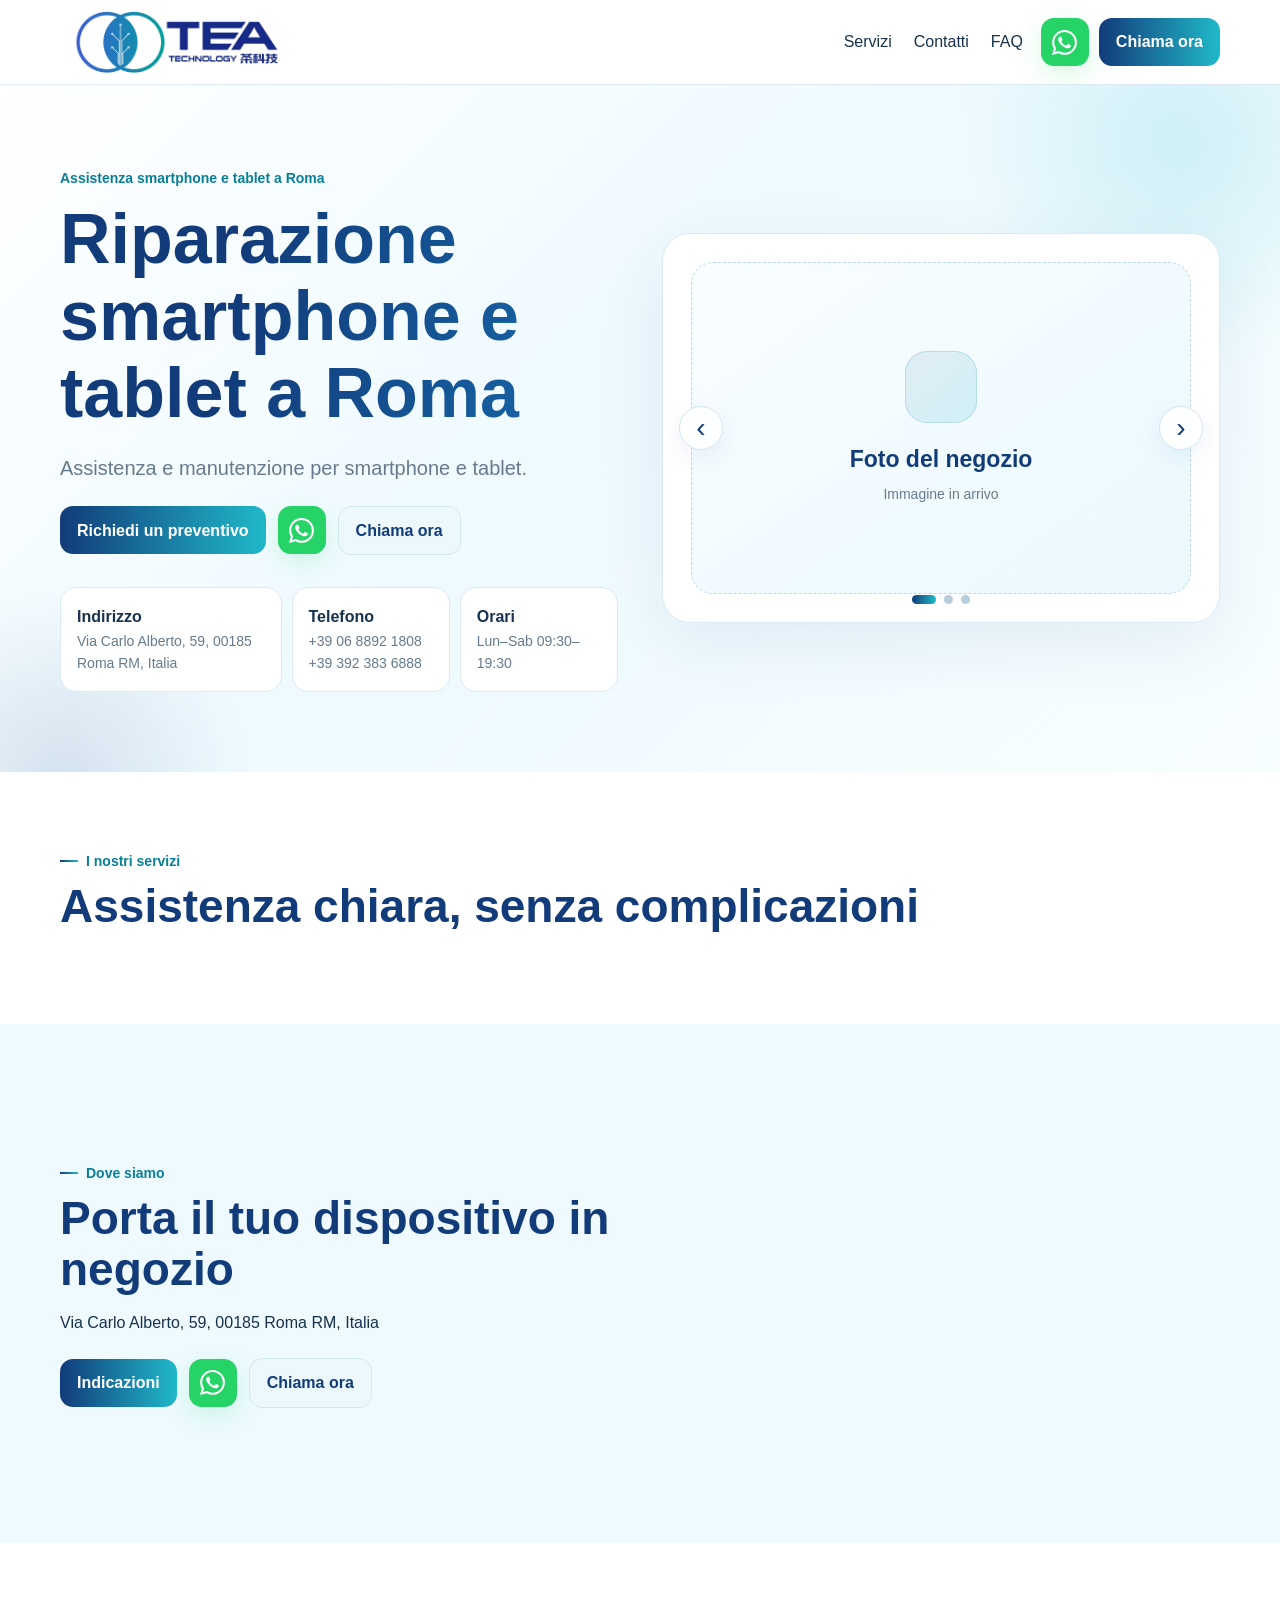
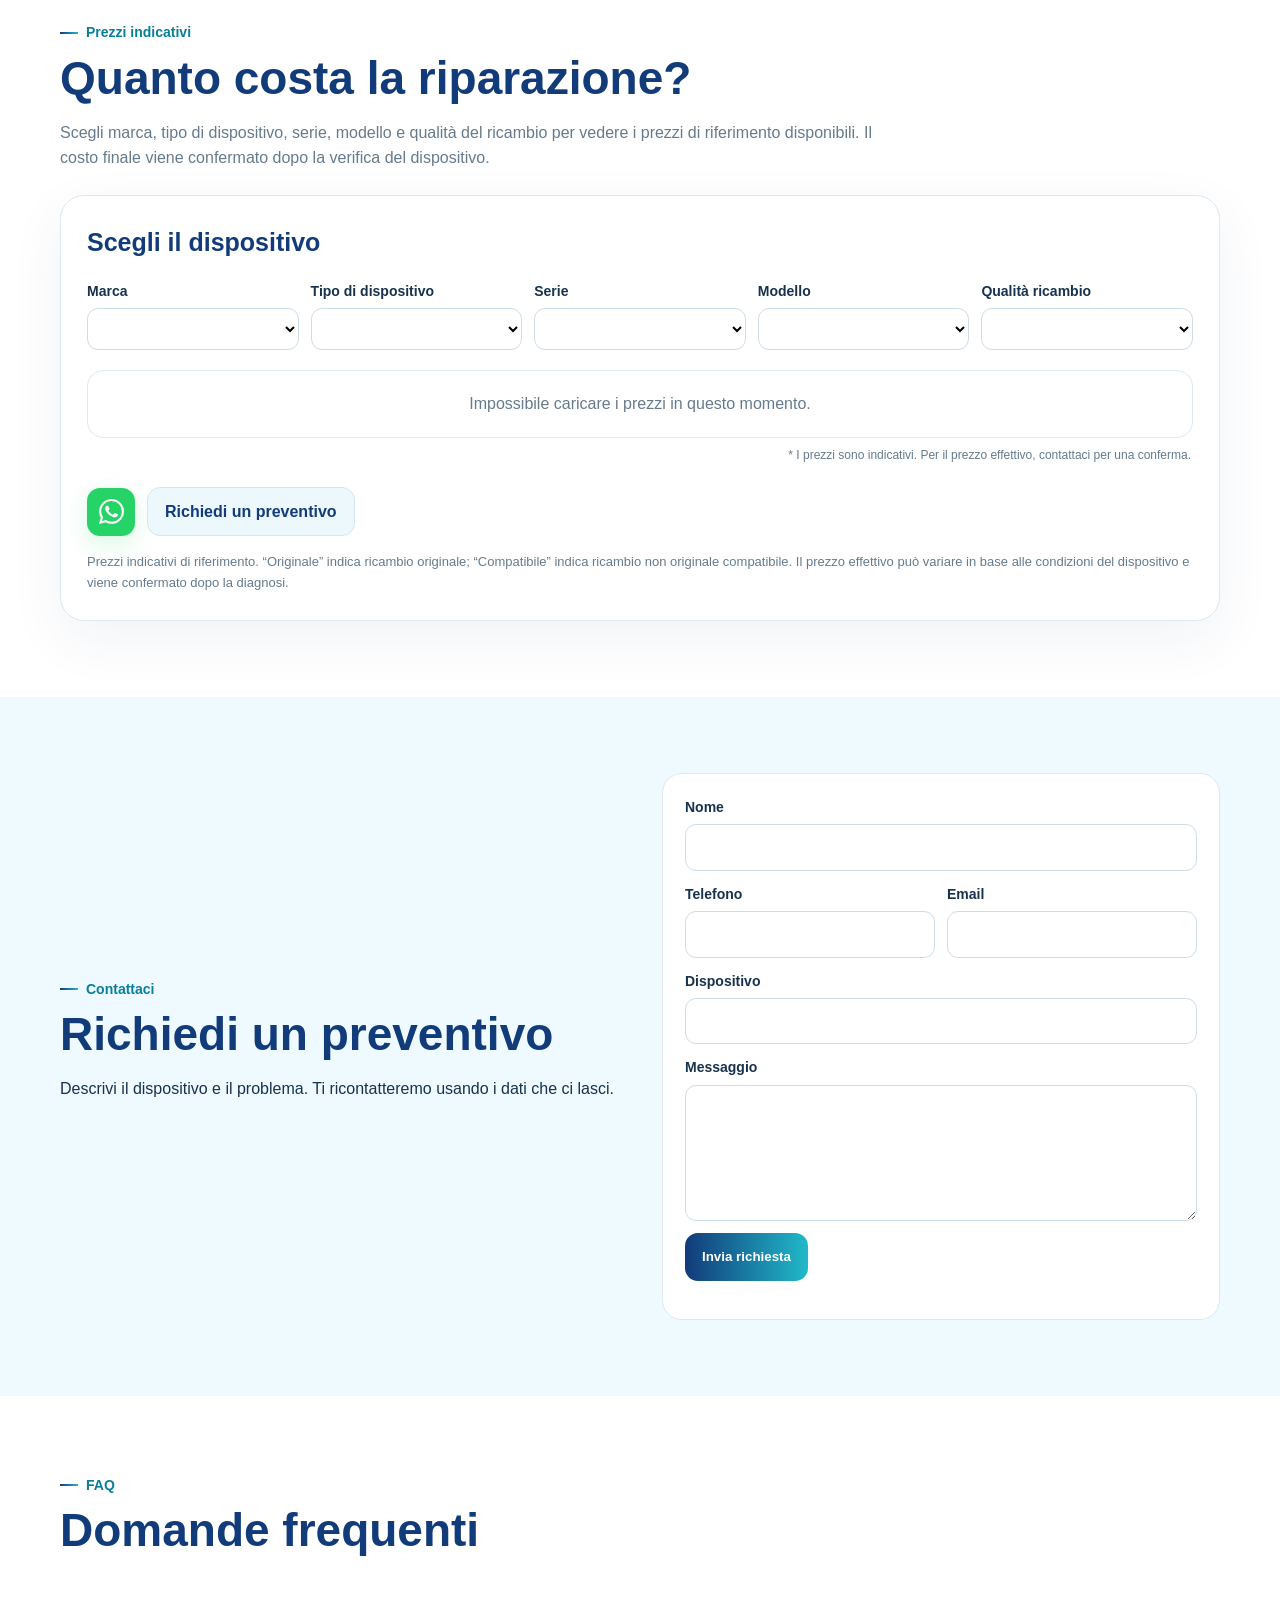
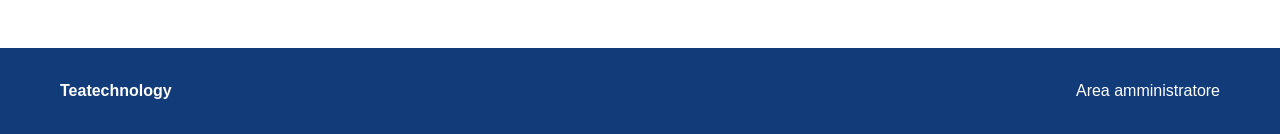
==== commit 83ac98f7: "Strengthen storefront motion and scroll effects" ====
--- a/index.html
+++ b/index.html
@@ -34,7 +34,7 @@
 .hero-gallery::after{content:"";position:absolute;inset:-35%;pointer-events:none;background:linear-gradient(115deg,transparent 42%,#ffffff66 50%,transparent 58%);transform:translateX(-55%) rotate(8deg);animation:galleryShine 5.8s 1.1s ease-in-out infinite}
 .gallery-slide.active>img{animation:galleryZoom 6.5s ease-out both}
 .wa-btn{animation:waPulse 3.2s ease-in-out infinite}
-.reveal{opacity:0;transform:translateY(22px);transition:opacity .62s ease,transform .62s cubic-bezier(.22,.8,.32,1)}
+.reveal{opacity:0;transform:translateY(34px);transition:opacity .62s ease,transform .62s cubic-bezier(.22,.8,.32,1)}
 .reveal.from-left{transform:translateX(-24px)}
 .reveal.from-right{transform:translateX(24px)}
 .reveal.visible{opacity:1;transform:none}
@@ -44,6 +44,28 @@
 @keyframes galleryZoom{from{transform:scale(1)}to{transform:scale(1.035)}}
 @keyframes galleryShine{0%,72%{transform:translateX(-60%) rotate(8deg);opacity:0}78%{opacity:.7}92%,100%{transform:translateX(60%) rotate(8deg);opacity:0}}
 @keyframes waPulse{0%,78%,100%{box-shadow:0 8px 24px #25d3662b}84%{box-shadow:0 8px 24px #25d3662b,0 0 0 7px #25d36618}92%{box-shadow:0 8px 24px #25d3662b,0 0 0 13px #25d36600}}
+
+body{overflow-x:hidden}
+.scroll-progress{position:fixed;left:0;top:0;height:3px;width:0;background:linear-gradient(90deg,var(--b),var(--c));z-index:100;box-shadow:0 0 14px #20b9c988;transition:width .08s linear}
+.hero{position:relative;overflow:hidden;isolation:isolate;background:linear-gradient(135deg,#fff 0%,#eefaff 46%,#f8feff 100%)}
+.hero::before,.hero::after{content:"";position:absolute;border-radius:50%;filter:blur(12px);pointer-events:none;z-index:-1}
+.hero::before{width:440px;height:440px;right:-120px;top:-160px;background:radial-gradient(circle,#20b9c92b 0%,#20b9c900 70%);animation:orbFloat1 9s ease-in-out infinite}
+.hero::after{width:360px;height:360px;left:-120px;bottom:-180px;background:radial-gradient(circle,#123b7a20 0%,#123b7a00 72%);animation:orbFloat2 11s ease-in-out infinite}
+.hero h1{background:linear-gradient(100deg,var(--b) 15%,#1768a9 45%,var(--c) 70%,var(--b) 92%);background-size:220% auto;-webkit-background-clip:text;background-clip:text;color:transparent;animation:titleFlow 6s linear infinite}
+.hero-gallery{animation:heroGalleryEnter .82s .08s cubic-bezier(.22,.8,.32,1) both,galleryFloat 5.5s 1s ease-in-out infinite}
+.quick div{transition:transform .25s ease,box-shadow .25s ease,border-color .25s ease}
+.quick div:hover{transform:translateY(-4px);box-shadow:0 14px 28px #123b7a12;border-color:#c6e0eb}
+.section .eyebrow{display:inline-block;position:relative;padding-left:26px}
+.section .eyebrow::before{content:"";position:absolute;left:0;top:50%;width:18px;height:2px;background:linear-gradient(90deg,var(--b),var(--c));transform:translateY(-50%);transition:width .4s ease}
+.section .eyebrow.visible::before{width:34px}
+.cards .card.visible{animation:cardPop .55s cubic-bezier(.2,.8,.2,1) both}
+.faq details[open]{transform:translateY(-2px);box-shadow:0 12px 28px #123b7a10}
+@keyframes titleFlow{to{background-position:220% center}}
+@keyframes orbFloat1{0%,100%{transform:translate3d(0,0,0) scale(1)}50%{transform:translate3d(-35px,48px,0) scale(1.12)}}
+@keyframes orbFloat2{0%,100%{transform:translate3d(0,0,0) scale(1)}50%{transform:translate3d(42px,-38px,0) scale(1.08)}}
+@keyframes galleryFloat{0%,100%{transform:translateY(0)}50%{transform:translateY(-8px)}}
+@keyframes cardPop{0%{opacity:0;transform:translateY(24px) scale(.97)}100%{opacity:1;transform:none}}
+
 @media(prefers-reduced-motion:reduce){
   html{scroll-behavior:auto}
   *,*::before,*::after{animation:none!important;transition:none!important}
@@ -56,6 +78,7 @@
 </style>
 </head>
 <body>
+<div id="scrollProgress" class="scroll-progress" aria-hidden="true"></div>
 <header><div class="wrap nav"><a class="brand" href="#home" aria-label="Teatechnology"><img class="static-logo" src="assets/teatechnology-logo.jpg" alt="Teatechnology logo" width="270" height="135" decoding="sync" fetchpriority="high"></a><nav><a href="#servizi">Servizi</a><a href="#contatti">Contatti</a><a href="#faq">FAQ</a></nav><div class="header-actions"><a class="wa-btn" href="https://wa.me/393923836888" target="_blank" rel="noopener" aria-label="Chatta su WhatsApp"><svg viewBox="0 0 24 24" aria-hidden="true"><path d="M17.472 14.382c-.297-.149-1.758-.867-2.03-.967-.273-.099-.471-.148-.67.15-.197.297-.767.966-.94 1.164-.173.198-.347.223-.644.074-.297-.149-1.255-.462-2.39-1.475-.883-.788-1.48-1.761-1.653-2.059-.173-.297-.018-.458.13-.606.134-.133.298-.347.446-.52.149-.174.198-.298.298-.497.099-.198.05-.371-.025-.52-.075-.149-.669-1.612-.916-2.207-.242-.579-.487-.5-.669-.51-.173-.009-.371-.011-.57-.011-.198 0-.52.074-.792.372-.272.297-1.04 1.016-1.04 2.479s1.065 2.875 1.213 3.074c.149.198 2.095 3.2 5.076 4.487.709.306 1.262.489 1.694.626.712.226 1.36.194 1.872.118.571-.085 1.758-.719 2.006-1.413.248-.694.248-1.289.173-1.413-.074-.124-.272-.198-.57-.347m-5.421 7.403h-.004a9.87 9.87 0 0 1-5.031-1.378l-.361-.214-3.741.981.998-3.648-.235-.374a9.86 9.86 0 0 1-1.51-5.26c.002-5.45 4.436-9.884 9.89-9.884a9.821 9.821 0 0 1 7.021 2.91 9.825 9.825 0 0 1 2.9 7.019c-.003 5.45-4.437 9.884-9.927 9.884m8.413-18.297A11.815 11.815 0 0 0 12.055 0C5.495 0 .16 5.335.157 11.892c0 2.096.547 4.142 1.588 5.945L.057 24l6.305-1.654a11.882 11.882 0 0 0 5.692 1.448h.005c6.558 0 11.894-5.335 11.896-11.893a11.821 11.821 0 0 0-3.49-8.413Z"/></svg></a><a class="btn" href="tel:+390688921808">Chiama ora</a></div></div></header>
 <main>
 <section id="home" class="hero"><div class="wrap hero-grid"><div><span class="eyebrow">Assistenza smartphone e tablet a Roma</span><h1 id="heroTitle">Riparazione smartphone e tablet a Roma</h1><p id="heroSubtitle">Assistenza e manutenzione per smartphone e tablet.</p><div class="actions"><a id="primary" class="btn" href="#preventivo">Richiedi un preventivo</a><a class="wa-btn" href="https://wa.me/393923836888" target="_blank" rel="noopener" aria-label="Chatta su WhatsApp"><svg viewBox="0 0 24 24" aria-hidden="true"><path d="M17.472 14.382c-.297-.149-1.758-.867-2.03-.967-.273-.099-.471-.148-.67.15-.197.297-.767.966-.94 1.164-.173.198-.347.223-.644.074-.297-.149-1.255-.462-2.39-1.475-.883-.788-1.48-1.761-1.653-2.059-.173-.297-.018-.458.13-.606.134-.133.298-.347.446-.52.149-.174.198-.298.298-.497.099-.198.05-.371-.025-.52-.075-.149-.669-1.612-.916-2.207-.242-.579-.487-.5-.669-.51-.173-.009-.371-.011-.57-.011-.198 0-.52.074-.792.372-.272.297-1.04 1.016-1.04 2.479s1.065 2.875 1.213 3.074c.149.198 2.095 3.2 5.076 4.487.709.306 1.262.489 1.694.626.712.226 1.36.194 1.872.118.571-.085 1.758-.719 2.006-1.413.248-.694.248-1.289.173-1.413-.074-.124-.272-.198-.57-.347m-5.421 7.403h-.004a9.87 9.87 0 0 1-5.031-1.378l-.361-.214-3.741.981.998-3.648-.235-.374a9.86 9.86 0 0 1-1.51-5.26c.002-5.45 4.436-9.884 9.89-9.884a9.821 9.821 0 0 1 7.021 2.91 9.825 9.825 0 0 1 2.9 7.019c-.003 5.45-4.437 9.884-9.927 9.884m8.413-18.297A11.815 11.815 0 0 0 12.055 0C5.495 0 .16 5.335.157 11.892c0 2.096.547 4.142 1.588 5.945L.057 24l6.305-1.654a11.882 11.882 0 0 0 5.692 1.448h.005c6.558 0 11.894-5.335 11.896-11.893a11.821 11.821 0 0 0-3.49-8.413Z"/></svg></a><a id="call" class="btn alt" href="tel:+390688921808">Chiama ora</a></div><div class="quick"><div><strong>Indirizzo</strong><span id="address">Via Carlo Alberto, 59, 00185 Roma RM, Italia</span></div><div><strong>Telefono</strong><span id="phone">+39 06 8892 1808</span><span><a href="tel:+393923836888">+39 392 383 6888</a></span></div><div><strong>Orari</strong><span>Lun–Sab 09:30–19:30</span></div></div></div><div class="hero-gallery" id="heroGallery" aria-label="Galleria fotografica Teatechnology"><div class="gallery-track"><div class="gallery-slide active"><div class="gallery-placeholder"><strong>Foto del negozio</strong><span>Immagine in arrivo</span></div></div><div class="gallery-slide"><div class="gallery-placeholder"><strong>Banco di riparazione</strong><span>Immagine in arrivo</span></div></div><div class="gallery-slide"><div class="gallery-placeholder"><strong>Riparazioni e dispositivi</strong><span>Immagine in arrivo</span></div></div></div><button class="gallery-nav gallery-prev" type="button" aria-label="Foto precedente">‹</button><button class="gallery-nav gallery-next" type="button" aria-label="Foto successiva">›</button><div class="gallery-dots" aria-label="Seleziona foto"><button class="gallery-dot active" type="button" aria-label="Foto 1"></button><button class="gallery-dot" type="button" aria-label="Foto 2"></button><button class="gallery-dot" type="button" aria-label="Foto 3"></button></div></div></div></section>
@@ -76,7 +99,7 @@
 function renderPriceWidget(){const brands=[...new Set(repairPrices.map(x=>x.brand))];if(!brands.length){priceBrand.innerHTML='<option>Nessun dato</option>';priceDevice.innerHTML='<option>Nessun dato</option>';priceSeries.innerHTML='<option>Nessun dato</option>';priceModel.innerHTML='<option>Nessun dato</option>';priceQuality.innerHTML='<option>Nessun dato</option>';priceTable.innerHTML='<div class="price-empty">I prezzi saranno disponibili a breve.</div>';return}priceBrand.innerHTML=brands.map(x=>'<option>'+E(x)+'</option>').join('');renderPriceDevices()}
 priceBrand.onchange=renderPriceDevices;priceDevice.onchange=renderPriceSeries;priceSeries.onchange=renderPriceModels;priceModel.onchange=renderPriceQualities;priceQuality.onchange=renderPriceTable;
 const gallery=document.getElementById('heroGallery');if(gallery){const slides=[...gallery.querySelectorAll('.gallery-slide')],dots=[...gallery.querySelectorAll('.gallery-dot')];let galleryIndex=0,galleryTimer=null;const showGallery=i=>{galleryIndex=(i+slides.length)%slides.length;slides.forEach((s,n)=>s.classList.toggle('active',n===galleryIndex));dots.forEach((d,n)=>d.classList.toggle('active',n===galleryIndex))};const startGallery=()=>{if(matchMedia('(prefers-reduced-motion: reduce)').matches||slides.length<2)return;clearInterval(galleryTimer);galleryTimer=setInterval(()=>showGallery(galleryIndex+1),5200)};const stopGallery=()=>clearInterval(galleryTimer);gallery.querySelector('.gallery-prev').onclick=()=>{showGallery(galleryIndex-1);startGallery()};gallery.querySelector('.gallery-next').onclick=()=>{showGallery(galleryIndex+1);startGallery()};dots.forEach((d,n)=>d.onclick=()=>{showGallery(n);startGallery()});gallery.addEventListener('mouseenter',stopGallery);gallery.addEventListener('mouseleave',startGallery);gallery.addEventListener('focusin',stopGallery);gallery.addEventListener('focusout',startGallery);gallery.addEventListener('keydown',e=>{if(e.key==='ArrowLeft')showGallery(galleryIndex-1);if(e.key==='ArrowRight')showGallery(galleryIndex+1)});startGallery()}
-function initMotion(){const header=document.querySelector('header');const updateHeader=()=>header&&header.classList.toggle('scrolled',scrollY>12);updateHeader();addEventListener('scroll',updateHeader,{passive:true});if(matchMedia('(prefers-reduced-motion: reduce)').matches)return;const targets=[...document.querySelectorAll('.section .eyebrow,.section h2,.cards .card,.price-box,.two>div,.map,.form,.faq details')];targets.forEach((el,i)=>{el.classList.add('reveal');if(el.classList.contains('map'))el.classList.add('from-right');if(el.closest('.two')&&el!==el.closest('.two').lastElementChild&&!el.classList.contains('map'))el.classList.add('from-left')});const io=new IntersectionObserver(entries=>{entries.forEach(e=>{if(e.isIntersecting){e.target.classList.add('visible');io.unobserve(e.target)}})},{threshold:.12,rootMargin:'0px 0px -40px 0px'});targets.forEach(el=>io.observe(el))}
+function initMotion(){const header=document.querySelector('header'),progress=document.getElementById('scrollProgress');const updateHeader=()=>{if(header)header.classList.toggle('scrolled',scrollY>12);if(progress){const max=document.documentElement.scrollHeight-innerHeight;progress.style.width=(max>0?Math.min(100,scrollY/max*100):0)+'%'}};updateHeader();addEventListener('scroll',updateHeader,{passive:true});if(matchMedia('(prefers-reduced-motion: reduce)').matches)return;const targets=[...document.querySelectorAll('.section .eyebrow,.section h2,.cards .card,.price-box,.two>div,.map,.form,.faq details')];targets.forEach((el,i)=>{el.classList.add('reveal');if(el.classList.contains('map'))el.classList.add('from-right');if(el.closest('.two')&&el!==el.closest('.two').lastElementChild&&!el.classList.contains('map'))el.classList.add('from-left')});const io=new IntersectionObserver(entries=>{entries.forEach(e=>{if(e.isIntersecting){e.target.classList.add('visible');io.unobserve(e.target)}})},{threshold:.12,rootMargin:'0px 0px -40px 0px'});targets.forEach(el=>io.observe(el))}
 async function load(){try{let[s,sv,h,f,p,m]=await Promise.all([g('site_settings?singleton_key=eq.main&select=*'),g('services?active=eq.true&select=*&order=sort_order.asc'),g('business_hours?published=eq.true&select=*&order=sort_order.asc'),g('faqs?active=eq.true&select=*&order=sort_order.asc'),gp('repair_prices?active=eq.true&select=*&order=brand.asc,device_type.asc,series.asc,model.asc,part_quality.asc,sort_order.asc,id.asc'),g('media_assets?asset_type=eq.hero_gallery&active=eq.true&select=file_url,alt_text_it,sort_order&order=sort_order.asc,created_at.asc')]);s=s[0]||{};repairPrices=p||[];heroTitle.textContent=s.hero_title_it||'';heroSubtitle.textContent=s.hero_subtitle_it||'';primary.textContent=s.primary_cta_it||'Richiedi un preventivo';address.textContent=s.address||'';contactAddress.textContent=s.address||'';phone.textContent=s.phone||'';let gallerySlides=[...document.querySelectorAll('#heroGallery .gallery-slide')];(m||[]).slice(0,3).forEach((x,i)=>{if(gallerySlides[i])gallerySlides[i].innerHTML='<img src="'+E(x.file_url)+'" alt="'+E(x.alt_text_it||'Teatechnology')+'" decoding="async">'});services.innerHTML=sv.map(x=>'<article class="card"><h3>'+E(x.title_it)+'</h3><p>'+E(x.description_it||'')+'</p></article>').join('');hours.innerHTML=h.map(x=>'<div><span>'+E(x.day_name_it)+'</span><strong>'+String(x.open_time||'').slice(0,5)+' – '+String(x.close_time||'').slice(0,5)+'</strong></div>').join('');faqs.innerHTML=f.map(x=>'<details><summary>'+E(x.question_it)+'</summary><p>'+E(x.answer_it)+'</p></details>').join('');renderPriceWidget();initMotion()}catch(e){console.error(e);priceTable.innerHTML='<div class="price-empty">Impossibile caricare i prezzi in questo momento.</div>'}}
 quote.onsubmit=async e=>{e.preventDefault();let body=Object.fromEntries(new FormData(quote).entries());formMsg.textContent='Invio in corso…';try{let r=await fetch(SB+'/rest/v1/inquiries',{method:'POST',headers:{apikey:KEY,'Content-Type':'application/json','Prefer':'return=minimal'},body:JSON.stringify(body)});if(!r.ok)throw Error();quote.reset();formMsg.textContent='Richiesta inviata. Grazie!'}catch(e){formMsg.textContent='Invio non riuscito. Puoi chiamarci direttamente.'}};load();
 </script>
